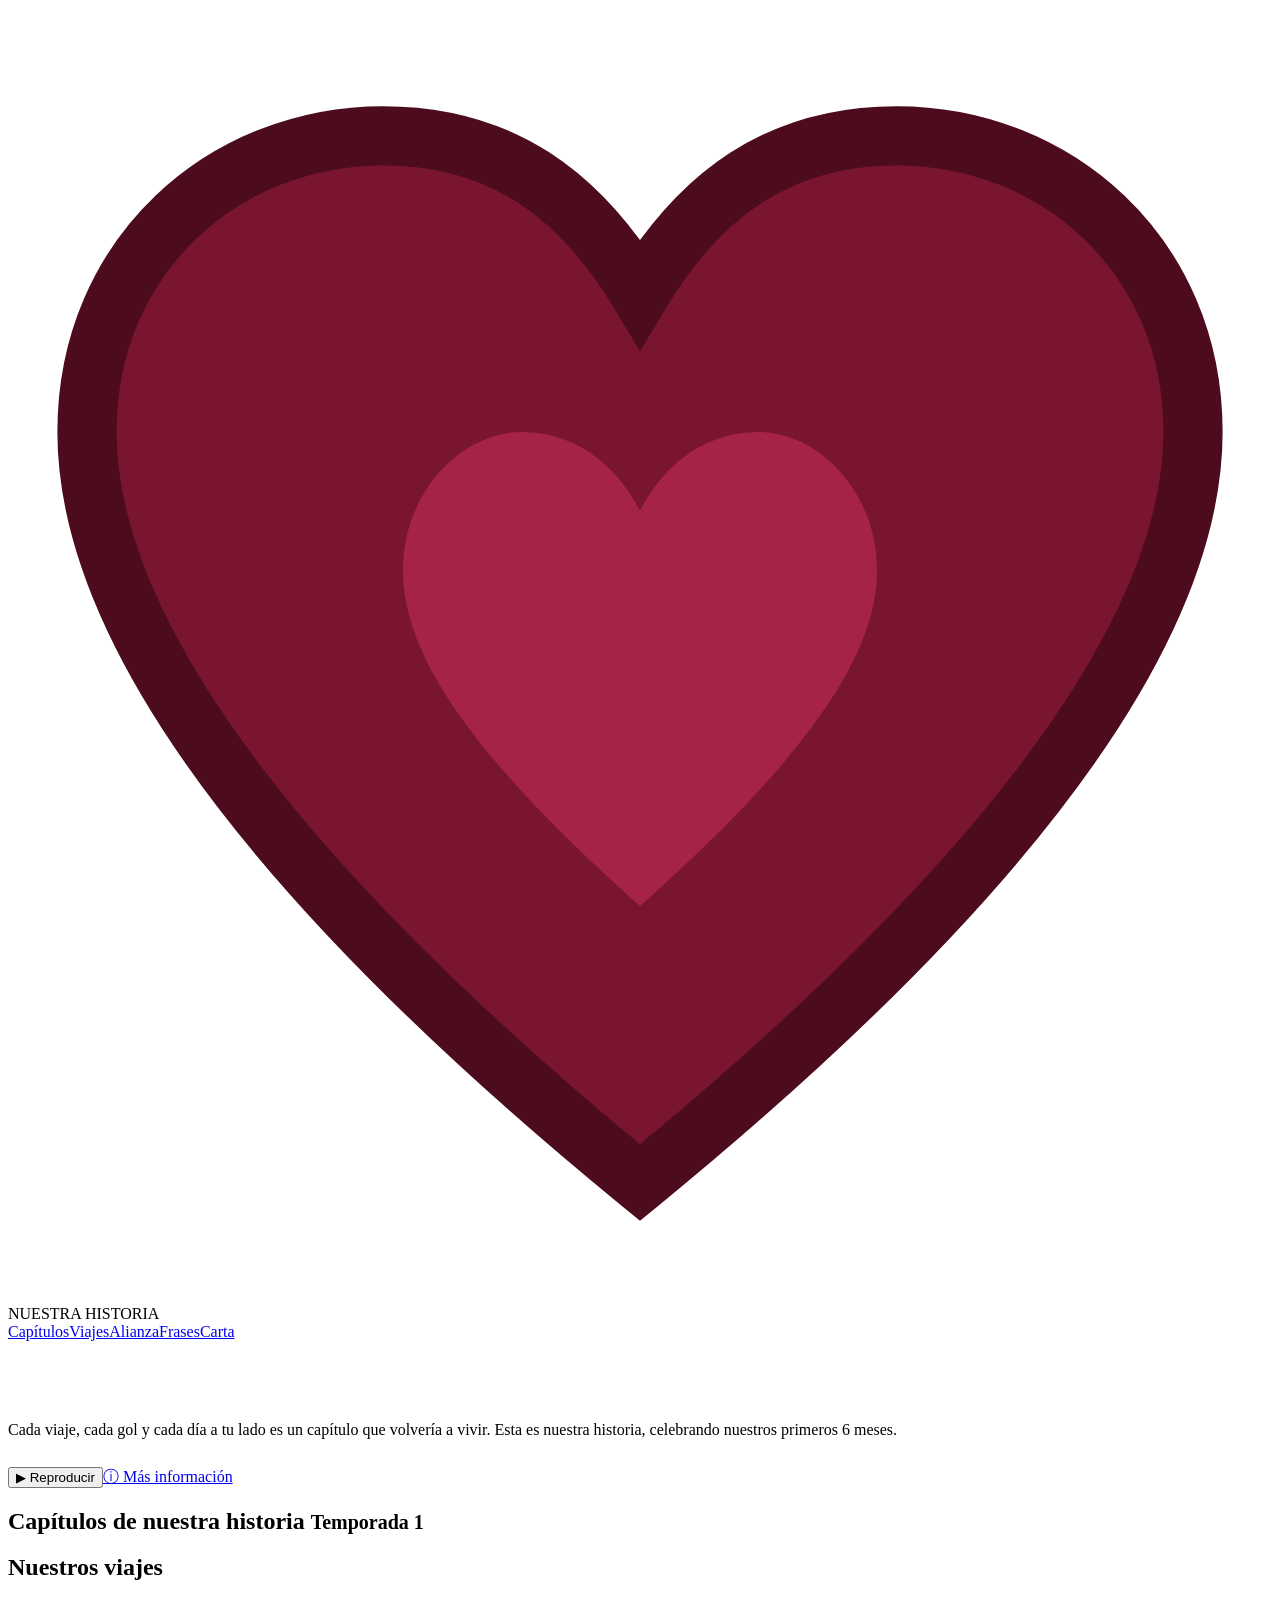
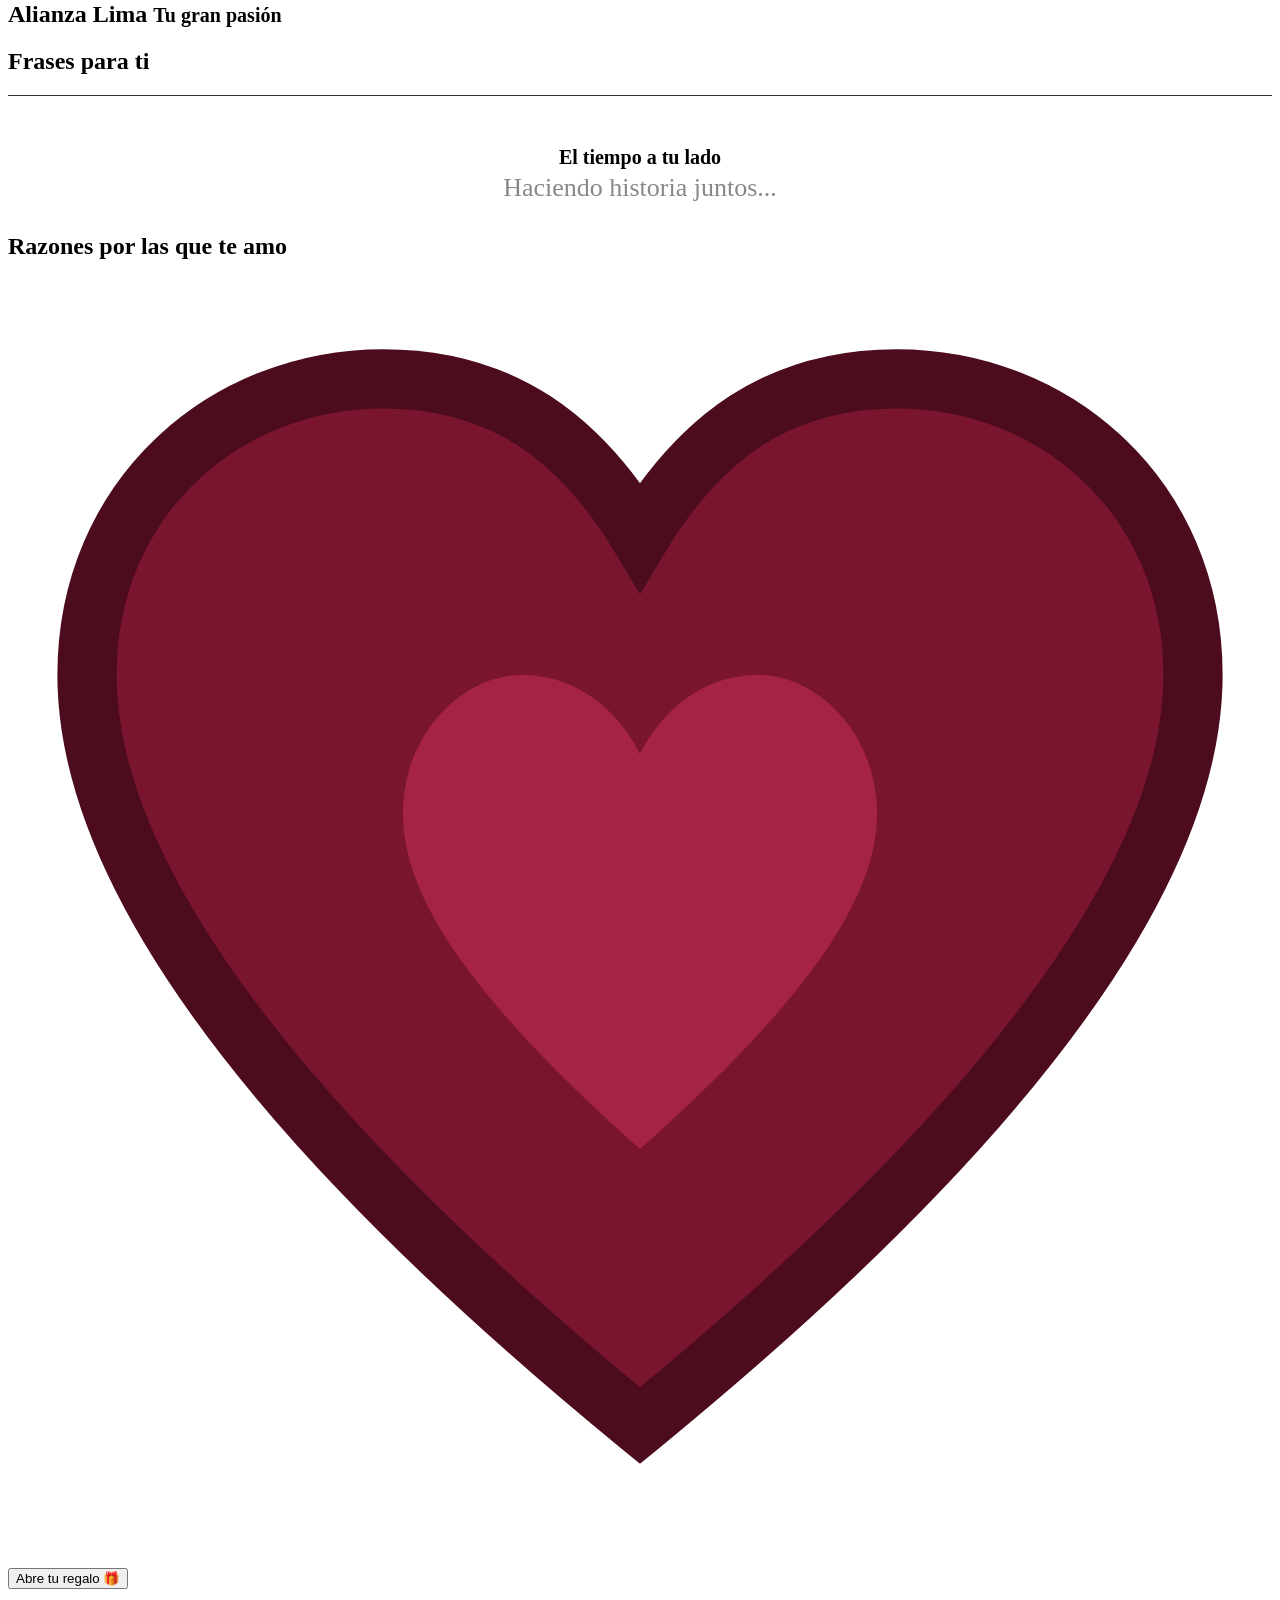
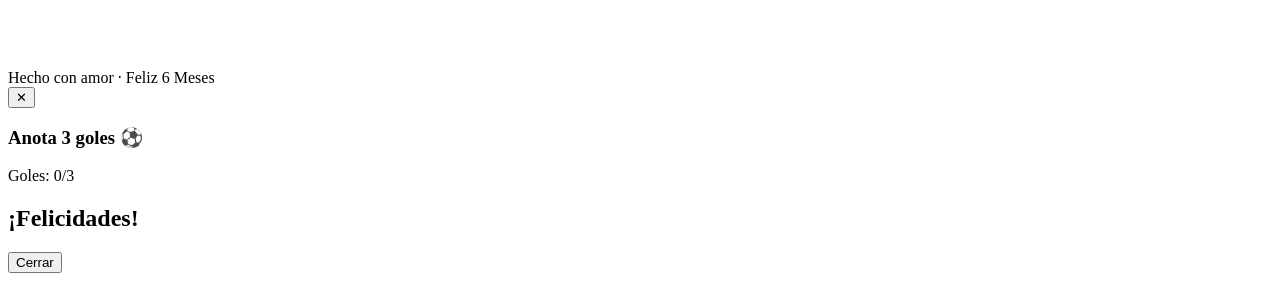
==== admin.html @ a0ac825c "Add files via upload" ====
<!DOCTYPE html>
<html lang="es">
<head>
<meta charset="utf-8">
<meta name="viewport" content="width=device-width, initial-scale=1, viewport-fit=cover">
<meta name="robots" content="noindex,nofollow">
<title>Panel del Director 🎬</title>
<link href="https://fonts.googleapis.com/css2?family=Great+Vibes&family=Cormorant+Garamond:ital,wght@0,400;0,600;1,400&family=Poppins:wght@300;400;500;600;700&display=swap" rel="stylesheet">
<link rel="stylesheet" href="css/style.css">
</head>
<body>
<div id="intro">
  <h3 class="script" id="introTitle"></h3>
  <div class="env" id="env">
    <div class="back"></div>
    <div class="card"><small id="cardSmall"></small><span class="script" id="cardTitle"><span id="cardLine1"></span><br><span id="cardLine2"></span></span></div>
    <div class="pocket"></div>
    <div class="flap"></div>
    <svg class="seal" viewBox="0 0 64 64"><path d="M32 58C10 40 4 28 4 20 4 11 11 5 19 5c6 0 10 3 13 8 3-5 7-8 13-8 8 0 15 6 15 15 0 8-6 20-28 38z" fill="#7a1530" stroke="#4d0c1e" stroke-width="3"/><path d="M32 44c-9-8-12-13-12-17 0-4 3-7 6-7 3 0 5 2 6 4 1-2 3-4 6-4 3 0 6 3 6 7 0 4-3 9-12 17z" fill="#a52347"/></svg>
  </div>
  <div id="lockbox"></div>
</div>

<nav id="nav">
  <div class="logo">NUESTRA HISTORIA</div>
  <div class="links"><a href="#capitulos">Capítulos</a><a href="#viajes">Viajes</a><a href="#alianza">Alianza</a><a href="#frases">Frases</a><a href="#carta">Carta</a></div>
</nav>

<header class="hero" id="hero">
  <div class="tag" id="heroTag"></div>
  <h1 class="script"><span id="heroTitle"></span><br><span id="nom"></span></h1>
  <div class="meta"><b id="heroMeta1"></b><span id="heroMeta2"></span><span id="heroMeta3"></span></div>
  <p id="heroDesc">Cada viaje, cada gol y cada día a tu lado es un capítulo que volvería a vivir. Esta es nuestra historia, celebrando nuestros primeros 6 meses.</p>
  <div style="margin-top:28px"><button class="btn b1" id="playBtn">▶ Reproducir</button><a class="btn b2" href="#carta">ⓘ Más información</a></div>
</header>

<section id="capitulos"><h2>Capítulos de nuestra historia <small>Temporada 1</small></h2><div class="row" id="r1" data-r></div></section>
<section id="viajes"><h2>Nuestros viajes</h2><div class="row" id="r2" data-r></div></section>
<section id="alianza"><h2>Alianza Lima <small>Tu gran pasión</small></h2><div class="row" id="r3" data-r></div></section>
<section id="frases"><h2>Frases para ti</h2><div class="row" id="r4" data-r></div></section>
<section style="background:rgba(255,255,255,0.02);border-top:1px solid #333;margin-top:20px;padding-top:40px">
  <div style="text-align:center; padding:10px 4%">
    <h2 style="margin:0;font-size:20px">El tiempo a tu lado</h2>
    <div class="script" style="font-size:26px; color:#888; margin-top:4px">Haciendo historia juntos...</div>
  </div>
  <div class="count" id="count" data-r></div>
</section>
<section id="razones"><h2>Razones por las que te amo</h2><div class="reasons" id="r5" data-r></div></section>

<!-- SECCIÓN CARTA (Transición fluida sin 3D) -->
<section id="carta" style="padding-bottom: 80px;">
  <div class="paper-wrapper">
    <div class="paper" id="paper-doc">
      <svg class="sl" viewBox="0 0 64 64"><path d="M32 58C10 40 4 28 4 20 4 11 11 5 19 5c6 0 10 3 13 8 3-5 7-8 13-8 8 0 15 6 15 15 0 8-6 20-28 38z" fill="#7a1530" stroke="#4d0c1e" stroke-width="3"/><path d="M32 44c-9-8-12-13-12-17 0-4 3-7 6-7 3 0 5 2 6 4 1-2 3-4 6-4 3 0 6 3 6 7 0 4-3 9-12 17z" fill="#a52347"/></svg>
      <h2 class="script" id="letterTitle"></h2>
      <div id="letter" data-r></div>
      <p class="sg script" id="sign"></p>
      <button class="btn" id="love">Abre tu regalo 🎁</button>
    </div>
  </div>
</section>
<footer>Hecho con amor · Feliz 6 Meses</footer>

<!-- MINIJUEGO RETRO (Con botón de cerrar) -->
<div id="minigame" class="ov-modal">
  <div class="game-box">
    <button class="close-game" id="btn-close-game">✕</button>
    <h3>Anota 3 goles ⚽</h3>
    <div class="score">Goles: <span id="g-score">0</span>/3</div>
    
    <div class="pitch" id="pitch">
       <div class="goal-area"></div>
       <div class="gk" id="gk"></div>
       <div class="ball" id="ball"></div>
    </div>
  </div>
</div>

<!-- MODAL RECOMPENSA (Stand-up Hablando Huevadas) -->
<div id="reward" class="ov-modal">
   <div class="reward-card">
      <h2 class="script">¡Felicidades!</h2>
      <img id="r-img" src="" alt="Regalo" style="display:none">
      <p id="r-msg"></p>
      <button class="btn" id="close-reward">Cerrar</button>
   </div>
</div>

<div id="film"></div>
<audio id="bgm" loop preload="auto"></audio>
<div id="musicCtl" hidden aria-hidden="true">
  <button id="musicToggle" type="button" title="Reproducir música">▶</button>
  <span class="mstat" id="musicStatus">Música</span>
  <input id="musicVol" type="range" min="0" max="100" value="25" aria-label="Volumen">
</div>
<script>window.ADMIN_MODE=true</script>
<script src="js/app.js"></script>
<script src="js/admin.js"></script>
</body>
</html>
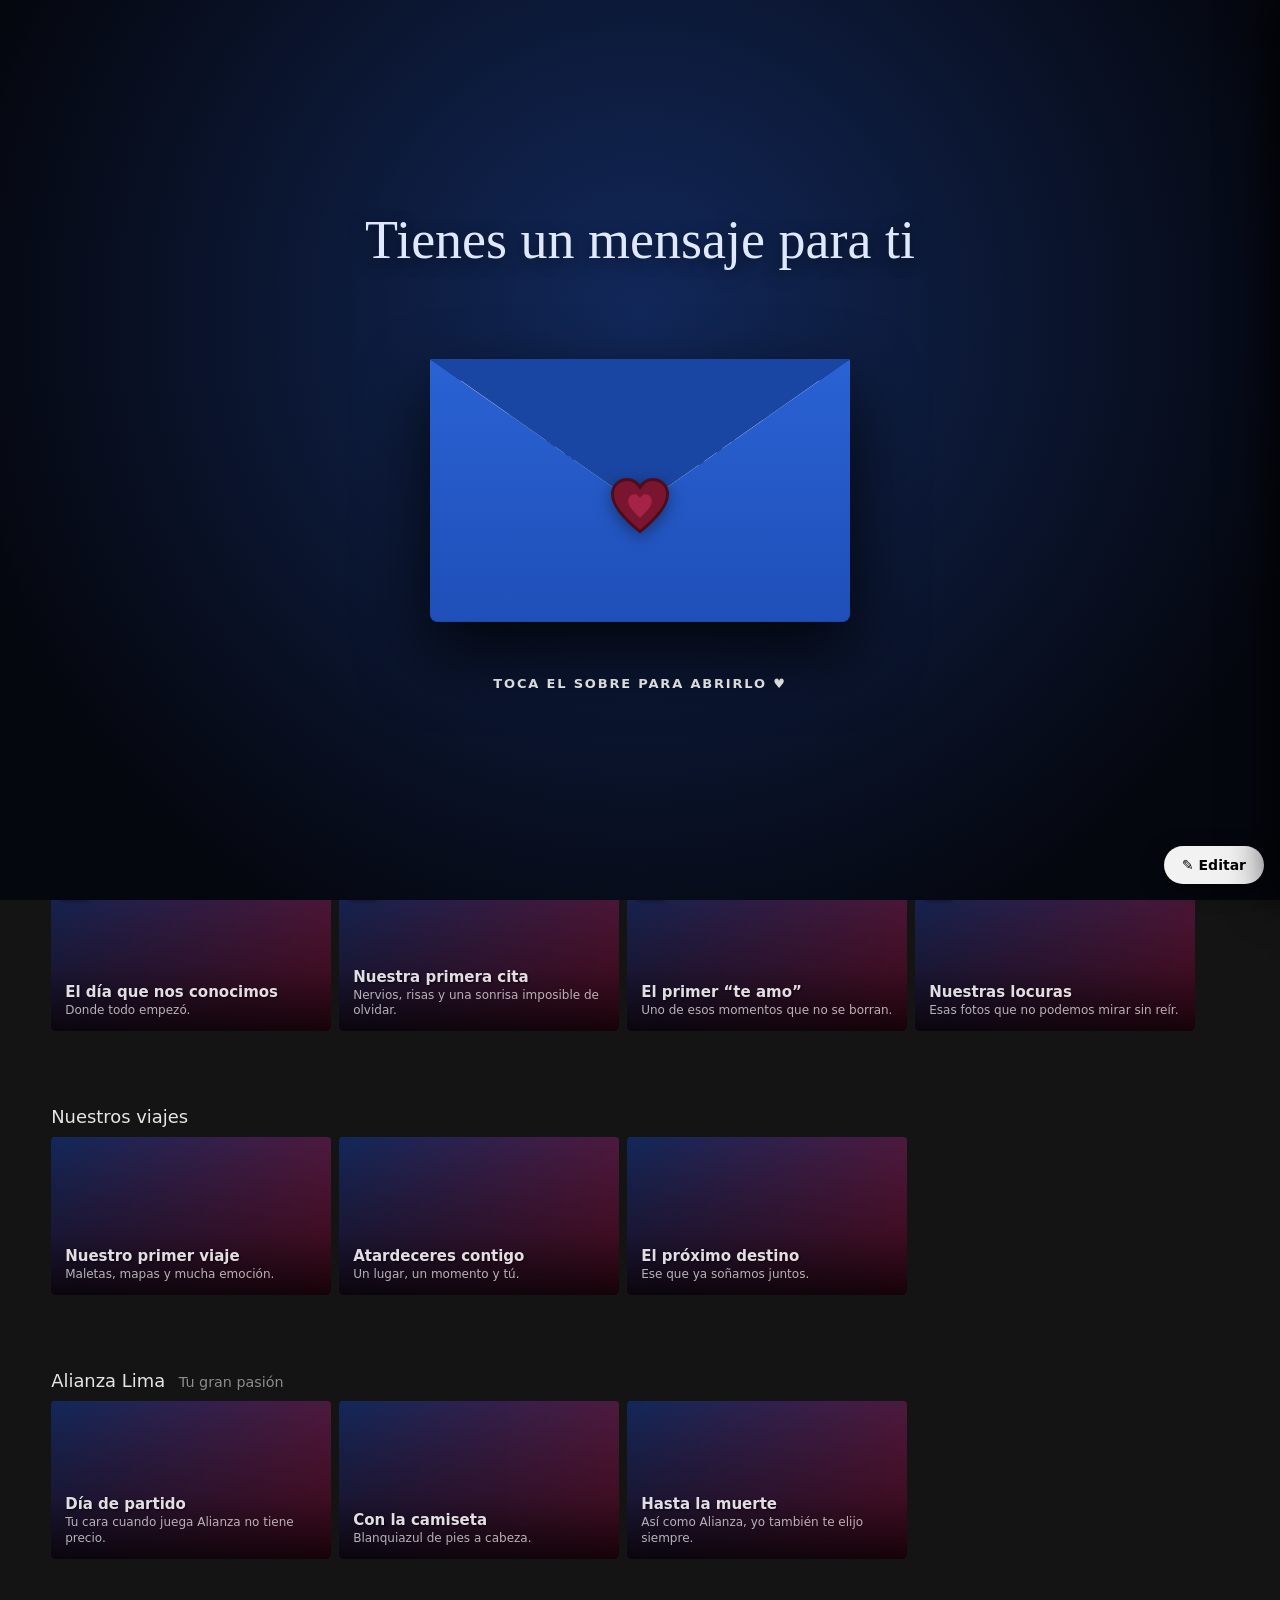
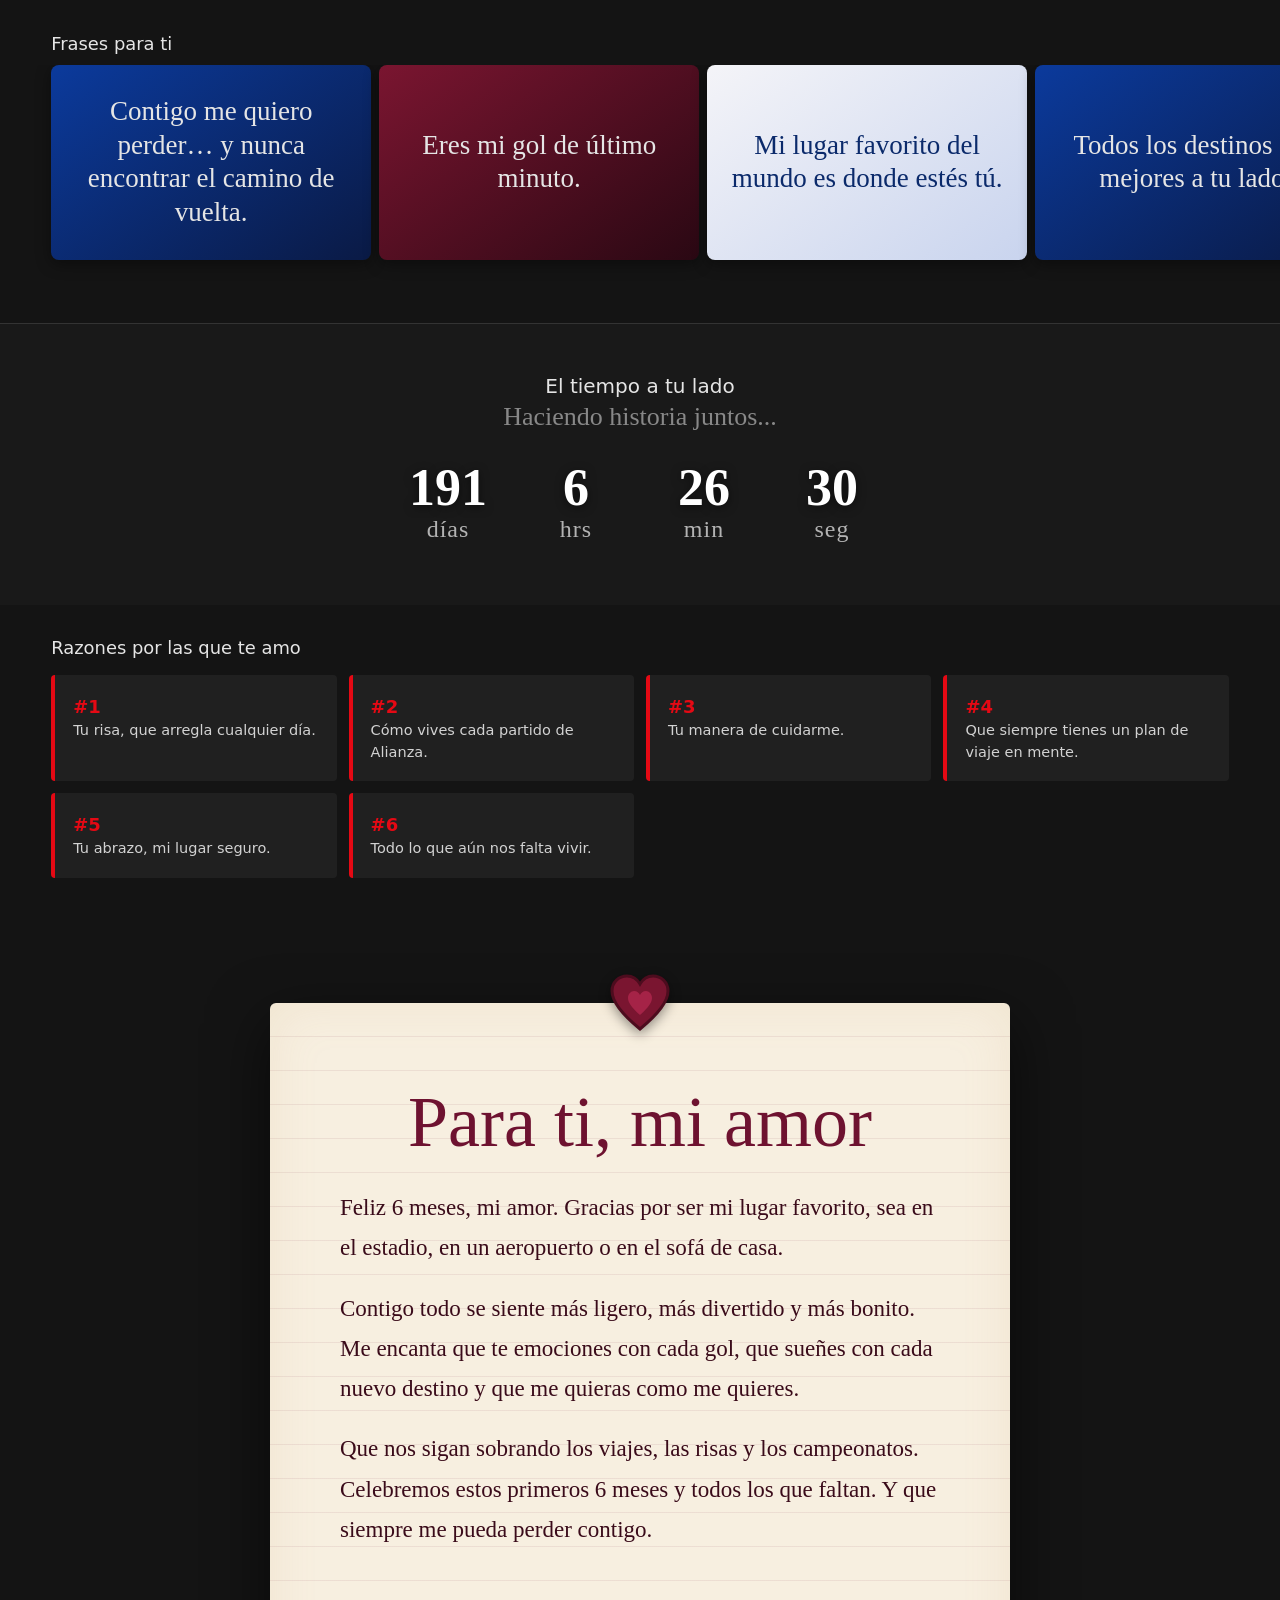
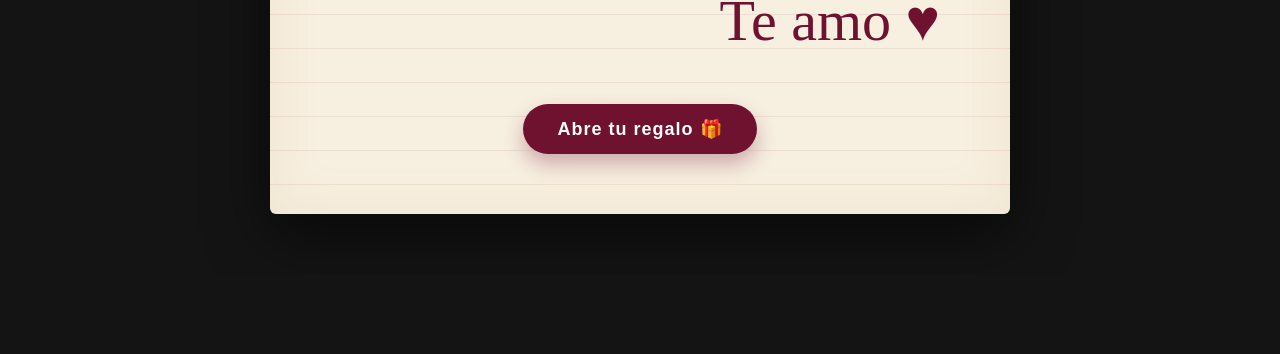
==== commit ef87053c: "Update admin.html" ====
--- a/admin.html
+++ b/admin.html
@@ -59,7 +59,6 @@
     </div>
   </div>
 </section>
-<footer>Hecho con amor · Feliz 6 Meses</footer>
 
 <!-- MINIJUEGO RETRO (Con botón de cerrar) -->
 <div id="minigame" class="ov-modal">
--- a/css/style.css
+++ b/css/style.css
@@ -0,0 +1,264 @@
+:root{--bg:#141414;--red:#e50914;--wine:#6e1230;--mut:#a8adbd;color-scheme:dark}
+*{box-sizing:border-box;margin:0}
+html{scroll-behavior:smooth;scroll-padding-top:70px}
+body{background:var(--bg);color:#e5e5e5;font-family:Poppins,system-ui,sans-serif;overflow-x:hidden}
+.script{font-family:'Great Vibes',cursive,serif;font-weight:400}
+button{font-family:inherit}
+
+/* ---------- SOBRE Y TRANSICIONES ---------- */
+#intro{position:fixed;inset:0;z-index:100;background:radial-gradient(circle at 50% 35%,#12285a,#05070f 80%);display:flex;align-items:center;justify-content:center;flex-direction:column;gap:clamp(18px,4vh,34px);padding:20px;transition:opacity 1s ease 0.4s,visibility 1s 0.4s}
+#intro.gone{opacity:0;visibility:hidden}
+#intro h3{font-size:clamp(34px,8vw,54px);text-align:center;color:#dfe8ff;text-shadow: 0 4px 15px rgba(0,0,0,0.5)}
+.env{position:relative;width:min(420px,86vw);aspect-ratio:1.6;font-size:clamp(19px,5.6vw,26px);cursor:pointer;margin-top:6vh}
+.env>*{position:absolute}
+.env .back{inset:0;background:#123585;border-radius:8px;box-shadow:0 30px 70px #000c}
+.env .card{left:7%;right:7%;top:8%;height:84%;background:#f7efe0;border-radius:4px;z-index:1;display:flex;flex-direction:column;align-items:center;justify-content:flex-start;padding-top:9%;text-align:center;color:var(--wine);transition:transform 0.9s cubic-bezier(0.25, 1, 0.5, 1) 0.5s;box-shadow:0 2px 15px #0006}
+.card small{font:600 .38em Poppins;letter-spacing:.35em;color:#5a1024}
+.card > span{font-size:2.2em;line-height:1.05;margin-top:.1em}.card > span span{font-size:1em;line-height:inherit;margin:0;display:inline;max-width:100%;overflow-wrap:anywhere}
+.env .pocket{inset:0;background:linear-gradient(#2a62d4,#1f4fb8);clip-path:polygon(0 0,50% 56%,100% 0,100% 100%,0 100%);z-index:2;border-radius:0 0 8px 8px}
+.env .flap{left:0;right:0;top:0;height:56%;background:#1a46a3;clip-path:polygon(-.4% -1%,100.4% -1%,50% 100%);transform-origin:50% 0;transition:transform 0.6s cubic-bezier(0.25, 1, 0.5, 1);z-index:3}
+.env .seal{left:50%;top:56%;width:15%;aspect-ratio:1;transform:translate(-50%,-50%);z-index:4;transition:opacity .4s ease;animation:beat 2s infinite;filter:drop-shadow(0 4px 8px rgba(0,0,0,0.4))}
+@keyframes beat{0%,100%{transform:translate(-50%,-50%) scale(1)}50%{transform:translate(-50%,-50%) scale(1.08)}}
+.env.open .flap{transform:rotateX(180deg);z-index:0}
+.env.open .seal{opacity:0;animation:none}
+.env [hidden],#intro [hidden]{display:none!important}.env.open .card{transform:translateY(-65%)}
+.env.shake{animation:sh .5s cubic-bezier(.36,.07,.19,.97) both}
+@keyframes sh{10%,90%{transform:translateX(-2px)}20%,80%{transform:translateX(4px)}30%,50%,70%{transform:translateX(-6px)}40%,60%{transform:translateX(6px)}}
+
+#lockbox{text-align:center;color:var(--mut);font-size:13px;letter-spacing:.14em;margin-top:20px}
+#lockbox .cd{display:flex;gap:12px;justify-content:center;margin-top:14px}
+#lockbox .cd div{background:rgba(255,255,255,0.08);border:1px solid rgba(255,255,255,0.15);backdrop-filter:blur(5px);border-radius:8px;padding:10px 0;min-width:68px;box-shadow:0 4px 15px rgba(0,0,0,0.3)}
+#lockbox .cd b{display:block;font:600 clamp(24px,6vw,32px) Poppins;color:#fff;letter-spacing:0;line-height:1.2}
+#lockbox .cd span{font-size:10px;letter-spacing:.12em;opacity:0.8}
+.pulse{animation:pl 2s infinite}@keyframes pl{50%{opacity:.5}}
+
+/* ---------- NAV / HERO ---------- */
+nav{position:fixed;top:0;left:0;right:0;z-index:50;display:flex;align-items:center;gap:30px;padding:18px 4%;padding-top:calc(18px + env(safe-area-inset-top,0px));background:linear-gradient(to bottom, rgba(0,0,0,0.8) 0%, transparent 100%);transition:background .4s}
+nav.sc{background:#141414f2;backdrop-filter:blur(10px)}
+.logo{color:var(--red);font-weight:700;letter-spacing:.12em;font-size:22px;white-space:nowrap;font-family:Arial, Helvetica, sans-serif;transform:scaleY(1.1)}
+nav .links{display:flex;gap:20px;overflow-x:auto;scrollbar-width:none}
+nav a{color:#e5e5e5;text-decoration:none;font-size:14px;opacity:.9;white-space:nowrap;transition:opacity .2s, font-weight .2s}
+nav a:hover{opacity:1;font-weight:500}
+.hero{min-height:90vh;min-height:90svh;display:flex;flex-direction:column;justify-content:center;padding:110px 4% 90px;background-size:cover;background-position:center top;position:relative}
+.hero::before {content:'';position:absolute;inset:0;background:linear-gradient(90deg, #141414 10%, transparent 60%), linear-gradient(to top, #141414 0%, transparent 30%);z-index:1}
+.hero > * {position:relative;z-index:2}
+.hero .tag{color:var(--red);font-weight:700;letter-spacing:.25em;font-size:13px;display:flex;align-items:center;gap:8px;text-shadow:1px 1px 4px #000}
+.hero .tag::before{content:'N';display:inline-block;background:var(--red);color:#fff;padding:1px 6px;font-family:Arial, sans-serif;font-size:14px;border-radius:2px;letter-spacing:0}
+.hero h1{font-size:clamp(50px,11vw,110px);line-height:0.95;margin:12px 0 20px;text-shadow:2px 2px 10px rgba(0,0,0,0.7);font-family:'Great Vibes',cursive}
+.hero p{max-width:540px;color:#fff;font-size:clamp(15px, 3.5vw, 18px);font-weight:400;line-height:1.6;text-shadow:1px 1px 4px rgba(0,0,0,0.8)}
+.meta{margin:10px 0 20px;color:#a3a3a3;font-size:14px;display:flex;gap:14px;flex-wrap:wrap;font-weight:500;text-shadow:1px 1px 3px #000}.meta b{color:#46d369}
+.btn{display:inline-flex;align-items:center;justify-content:center;gap:8px;padding:10px 28px;border-radius:4px;border:0;font:600 16px Poppins,sans-serif;cursor:pointer;text-decoration:none;margin:0 12px 12px 0;transition:transform .2s, background .2s, opacity .2s}
+.btn:hover{transform:scale(1.04)}
+.b1{background:#fff;color:#000}.b1:hover{background:#e6e6e6}
+.b2{background:rgba(109, 109, 110, 0.7);color:#fff}.b2:hover{background:rgba(109, 109, 110, 0.9)}
+
+/* ---------- FILAS ---------- */
+section{padding:2.5vw 0 1vw;position:relative;z-index:5}
+h2{font-size:clamp(16px, 1.4vw, 24px);font-weight:500;color:#e5e5e5;padding:0 4%;margin-bottom:10px;line-height:1.2}
+h2 small{color:#8c8c8c;font-weight:400;font-size:0.8em;margin-left:8px}
+.row{display:flex;gap:8px;overflow-x:auto;padding:0 4% 30px;scroll-snap-type:x proximity;scrollbar-width:none}
+.row::-webkit-scrollbar{display:none}
+.c{flex:none;width:min(280px,75vw);aspect-ratio:16/9;scroll-snap-align:start;border-radius:4px;background:#222;position:relative;overflow:hidden;transition:transform 0.4s cubic-bezier(0.25, 1, 0.5, 1), box-shadow 0.4s;cursor:pointer}
+.c:hover{transform:scale(1.06) translateY(-2px);box-shadow:0 10px 20px rgba(0,0,0,0.6);z-index:10}
+.ph{position:absolute;inset:0;background:center/cover,linear-gradient(135deg,#12285a,#6e1230);transition:transform 0.4s}
+.c:hover .ph{transform:scale(1.05)}
+.cap{position:absolute;inset:0;background:linear-gradient(to top, rgba(0,0,0,0.95) 0%, rgba(0,0,0,0.4) 40%, transparent 100%);display:flex;flex-direction:column;justify-content:flex-end;padding:12px 14px;opacity:0.85;transition:opacity 0.3s}
+.c:hover .cap{opacity:1}
+.cap b{display:block;font-size:15px;color:#fff;margin-bottom:2px;font-weight:600;text-shadow:1px 1px 3px #000}
+.cap span{font-size:12px;color:#ccc;line-height:1.3;display:-webkit-box;-webkit-line-clamp:2;-webkit-box-orient:vertical;overflow:hidden}
+.ep{position:absolute;top:10px;left:10px;background:var(--red);color:#fff;font-size:10px;font-weight:700;letter-spacing:.1em;padding:2px 6px;border-radius:2px;box-shadow:0 2px 5px rgba(0,0,0,0.5)}
+
+.q{flex:none;width:min(320px,80vw);padding:30px 24px;border-radius:8px;background:linear-gradient(145deg,#0b3a9c,#0a1a45);font-size:clamp(22px,5.5vw,27px);line-height:1.25;display:flex;align-items:center;text-align:center;justify-content:center;min-height:180px;box-shadow:0 4px 15px rgba(0,0,0,0.4);transition:transform 0.3s}
+.q:hover{transform:scale(1.04)}
+.q.w{background:linear-gradient(145deg,#7a1530,#2a0813)}.q.l{background:linear-gradient(145deg,#f4f4f8,#c9d4ee);color:#0b2a6b}
+
+.reasons{display:grid;grid-template-columns:repeat(auto-fill,minmax(240px,1fr));gap:12px;padding:6px 4% 30px}
+.reasons div{background:rgba(255,255,255,0.05);border-left:4px solid var(--red);padding:18px;border-radius:4px;font-size:14.5px;line-height:1.5;transition:background .2s, transform .2s;color:#d2d2d2}
+.reasons div:hover{background:rgba(255,255,255,0.1);transform:translateX(4px)}
+
+.count{display:flex;gap:18px;justify-content:center;flex-wrap:wrap;padding:10px 4% 40px}
+.count div{padding:10px 16px;text-align:center;min-width:110px}
+.count b{display:block;font:600 clamp(36px,9vw,52px) 'Cormorant Garamond',serif;color:#fff;line-height:1;margin-bottom:2px;text-shadow:0 2px 10px rgba(0,0,0,0.5)}
+.count span{font:400 24px 'Great Vibes',cursive;color:#b3b3b3;text-transform:lowercase;letter-spacing:1px}
+
+/* ---------- CARTA ANIMADA (Transiciones Fluidas) ---------- */
+.paper-wrapper { padding-bottom: 60px; overflow: hidden; }
+.paper{position:relative;max-width:740px;margin:50px auto 0;width:calc(100% - 8vw);background:#f7efe0;background-image:repeating-linear-gradient(transparent 0 33px,#6e123014 33px 34px);color:#3a0b1a;border-radius:6px;padding:clamp(50px,10vw,80px) clamp(26px,7vw,70px) clamp(40px,7vw,60px);text-align:center;box-shadow:0 20px 60px rgba(0,0,0,0.6),inset 0 0 50px #c9a26a22;
+  /* Animación de entrada fluida, sin 3D forzado */
+  opacity: 0; transform: translateY(80px); transition: opacity 1s ease-out, transform 1s cubic-bezier(0.2, 0.8, 0.2, 1);
+}
+.paper.visible { opacity: 1; transform: translateY(0); }
+.paper.floating { animation: float 6s ease-in-out infinite; }
+@keyframes float{0%,100%{transform:translateY(0)}50%{transform:translateY(-6px)}}
+
+.paper .sl{position:absolute;left:50%;top:0;width:64px;transform:translate(-50%,-50%);filter:drop-shadow(0 4px 6px rgba(0,0,0,0.4))}
+.paper h2{padding:0;font-size:clamp(46px,10vw,72px);color:var(--wine);margin-bottom:26px;line-height:1.1}
+.paper p{font:400 clamp(19px,4.8vw,23px)/1.75 'Cormorant Garamond',Georgia,serif;margin-bottom:20px;text-align:left;text-wrap:pretty}
+
+/* Párrafos en cascada suaves */
+.paper p.hid { opacity: 0; transform: translateY(20px); transition: all 0.7s cubic-bezier(0.2, 0.8, 0.2, 1); }
+.paper p.show { opacity: 1; transform: translateY(0); }
+
+.paper .sg{font-size:clamp(42px,9vw,58px);color:var(--wine);text-align:right;margin:20px 0 0}
+.paper .btn{background:var(--wine);color:#fff;margin:32px 0 0;font-weight:600;padding:14px 34px;border-radius:30px;font-size:18px;letter-spacing:1px;box-shadow:0 10px 20px rgba(110,18,48,0.3);transition: transform 0.2s, box-shadow 0.2s}
+.paper .btn:hover{background:#5a0e26;transform:scale(1.05);box-shadow:0 15px 25px rgba(110,18,48,0.5)}
+
+/* ---------- MINIJUEGO RETRO 2D ---------- */
+.ov-modal{position:fixed;inset:0;background:rgba(0,0,0,0.95);z-index:300;display:none;flex-direction:column;align-items:center;justify-content:center;backdrop-filter:blur(10px)}
+.ov-modal.on{display:flex; animation: fadeIn 0.3s ease;}
+@keyframes fadeIn { from { opacity: 0; } to { opacity: 1; } }
+
+.game-box{background:#1a1a1a;padding:24px;border-radius:12px;text-align:center;border:1px solid #333;width:min(440px, 92vw);box-shadow:0 15px 50px rgba(0,0,0,0.9);position:relative}
+.close-game{position:absolute;top:12px;right:12px;background:rgba(255,255,255,0.1);color:#fff;border:none;border-radius:50%;width:32px;height:32px;font-size:16px;cursor:pointer;display:flex;align-items:center;justify-content:center;transition:background 0.2s}
+.close-game:hover{background:var(--red)}
+
+.game-box h3{font-size:20px;margin-bottom:6px;color:#fff;font-weight:600}
+.score{font-size:20px;font-weight:700;margin-bottom:16px;color:var(--red)}
+
+/* Cancha 2D Estilo Retro */
+.pitch{background:#4caf50;width:100%;height:320px;position:relative;border:3px solid #fff;border-bottom:none;overflow:hidden;cursor:crosshair;box-shadow:inset 0 0 40px rgba(0,0,0,0.4)}
+/* Líneas de la cancha */
+.pitch::after {content:'';position:absolute;bottom:25%;left:0;right:0;height:2px;background:rgba(255,255,255,0.5)}
+
+/* Arco y Red 2D Frontal */
+.goal-area{position:absolute;top:20px;left:15%;width:70%;height:100px;border:5px solid #fff;border-bottom:none;background-image:linear-gradient(to right, rgba(255,255,255,0.4) 1px, transparent 1px), linear-gradient(to bottom, rgba(255,255,255,0.4) 1px, transparent 1px);background-size:12px 12px;box-shadow:inset 0 20px 40px rgba(0,0,0,0.3)}
+
+/* Arquero (Más difícil, frente plano) */
+.gk{position:absolute;top:70px; left:42%; width:16%; height:50px; background:#ffeb3b; border-radius:8px 8px 0 0; border:2px solid #000; display:flex; justify-content:center; align-items:center; transition:left 0.2s ease-in-out; z-index:2; box-shadow:0 5px 10px rgba(0,0,0,0.4)}
+.gk::before {content:'';position:absolute;top:-15px;width:24px;height:24px;background:#f5d0b5;border-radius:50%;border:2px solid #000} /* Cabeza */
+.gk::after {content:'';position:absolute;top:10px;left:-10px;right:-10px;height:12px;background:#000;border-radius:4px;z-index:-1} /* Brazos extendidos */
+
+/* Pelota */
+.ball{position:absolute;bottom:10%;left:46%;width:8%;aspect-ratio:1;background:radial-gradient(circle at 30% 30%, #fff, #ddd 60%, #999);border-radius:50%;transition:left 0.4s linear, bottom 0.4s cubic-bezier(0.1, 0.7, 0.4, 1);z-index:3;pointer-events:none;box-shadow: 0 5px 10px rgba(0,0,0,0.6)}
+
+/* ---------- MODAL RECOMPENSA ---------- */
+.reward-card{background:#f7efe0;color:#3a0b1a;padding:35px 25px;border-radius:10px;max-width:420px;width:92%;text-align:center;box-shadow:0 15px 50px rgba(0,0,0,0.8);position:relative;animation:popIn 0.6s cubic-bezier(0.175, 0.885, 0.32, 1.275)}
+@keyframes popIn { from { transform: scale(0.5); opacity: 0; } to { transform: scale(1); opacity: 1; } }
+.reward-card h2{font-size:46px;color:var(--wine);margin-bottom:15px;line-height:1}
+.reward-card img{width:100%;border-radius:8px;margin:15px 0;box-shadow:0 5px 15px rgba(0,0,0,0.2);object-fit:cover;max-height:300px}
+.reward-card p{font-size:16.5px;line-height:1.6;margin-bottom:25px;font-family:Poppins,sans-serif;font-weight:500}
+.reward-card .btn{background:var(--wine);border-radius:30px;padding:12px 34px}
+
+/* ---------- PELÍCULA ---------- */
+#film{position:fixed;inset:0;z-index:150;background:#000;display:none;overflow:hidden}
+#film.on{display:block}
+#film .l{position:absolute;inset:-4%;background:center/cover;opacity:0;transition:opacity 1.4s}
+#film .l.s{opacity:1}
+@keyframes kb{from{transform:scale(1.02)}to{transform:scale(1.15) translate(-1.5%,-1%)}}
+#film .bar{position:absolute;left:0;right:0;height:11vh;background:#000;z-index:3}
+#film .t{top:0}#film .bt{bottom:0}
+#film .fc{position:absolute;inset:0;z-index:2;display:flex;flex-direction:column;align-items:center;justify-content:flex-end;text-align:center;padding:0 8% 15vh;background:linear-gradient(transparent 50%,rgba(0,0,0,0.8));text-shadow:0 2px 14px #000}
+#film .fc.mid{justify-content:center;padding-bottom:0;background:rgba(0,0,0,0.5)}
+#film .fc h4{font-size:clamp(34px,8vw,76px);animation:fi 1.4s both}
+#film .fc p{font-size:clamp(14px,3vw,19px);color:#e6e6ee;margin-top:8px;animation:fi 1.4s .4s both;font-weight:300}
+@keyframes fi{from{opacity:0;transform:translateY(20px)}}
+#film .x{position:absolute;right:20px;top:calc(20px + env(safe-area-inset-top,0px));z-index:5;background:rgba(0,0,0,0.6);color:#fff;border:1px solid rgba(255,255,255,0.3);border-radius:50%;width:44px;height:44px;font-size:18px;cursor:pointer;transition:background 0.2s}
+#film .x:hover{background:rgba(0,0,0,0.9)}
+#film .pg{position:absolute;left:0;right:0;bottom:0;height:4px;z-index:5;background:rgba(255,255,255,0.2)}#film .pg i{display:block;height:100%;width:0;background:var(--red);transition:width .6s linear}
+#film video{position:absolute;inset:0;width:100%;height:100%;object-fit:contain;z-index:1;background:#000}
+
+/* ---------- PANEL MAESTRO ---------- */
+#gear{position:fixed;right:16px;bottom:calc(16px + env(safe-area-inset-bottom,0px));z-index:200;background:rgba(255,255,255,0.95);backdrop-filter:blur(10px);color:#000;border:0;border-radius:30px;padding:12px 20px;font-weight:600;font-size:14px;cursor:pointer;box-shadow:0 6px 20px rgba(0,0,0,0.5);transition:transform .2s}
+#gear:hover{transform:scale(1.05)}
+#panel{position:fixed;top:0;right:0;bottom:0;width:min(480px,100vw);z-index:210;background:rgba(18,18,24,0.97);backdrop-filter:blur(15px);border-left:1px solid rgba(255,255,255,0.08);overflow-y:auto;padding:24px 22px 90px;transform:translateX(100%);transition:transform .4s cubic-bezier(0.2,0.8,0.2,1);font-size:13px;box-shadow:-10px 0 40px rgba(0,0,0,0.8)}
+#panel.on{transform:none}
+#panel h3{font-size:22px;margin-bottom:6px;color:#fff;font-weight:600}
+#panel h4{margin:30px 0 14px;color:#f7efe0;font-size:13.5px;letter-spacing:.05em;text-transform:uppercase;background:rgba(255,255,255,0.05);padding:12px 14px;border-radius:6px;font-weight:600;border-left:3px solid var(--red)}
+#panel .note{color:#a8adbd;font-size:12.5px;line-height:1.5;margin-bottom:14px;background:rgba(0,0,0,0.3);padding:10px 14px;border-radius:6px}
+#panel label{display:block;color:#e5e5e5;margin:16px 0 8px;font-size:13px;font-weight:500}
+#panel input[type=text],#panel input[type=number],#panel input[type=datetime-local],#panel textarea{width:100%;background:rgba(255,255,255,0.06);border:1px solid rgba(255,255,255,0.15);border-radius:6px;color:#fff;padding:12px 14px;font:14px Poppins,sans-serif;transition:border-color .2s, background .2s}
+#panel input:focus,#panel textarea:focus{border-color:var(--red);background:rgba(255,255,255,0.1);outline:none}
+#panel input[type=datetime-local]::-webkit-calendar-picker-indicator{filter:invert(1)}
+#panel textarea{min-height:100px;resize:vertical}
+#panel .rw{display:flex;gap:10px;align-items:center}
+#panel button{background:rgba(255,255,255,0.1);color:#fff;border:1px solid rgba(255,255,255,0.2);border-radius:6px;padding:11px 16px;cursor:pointer;font-size:13px;font-weight:500;transition:all .2s;white-space:nowrap}
+#panel button:hover{background:rgba(255,255,255,0.15)}
+#panel button:active{transform:scale(0.97)}
+#panel button.p{background:var(--red);border-color:var(--red);color:#fff;font-weight:600}
+#panel button.p:hover{background:#c40811}
+#panel .it{display:flex;gap:10px;align-items:center;margin:12px 0;background:rgba(0,0,0,0.3);padding:12px;border-radius:8px;border:1px solid rgba(255,255,255,0.05)}
+#panel .th{flex:none;width:80px;height:45px;border-radius:4px;background:#333 center/cover;display:flex;align-items:center;justify-content:center;cursor:pointer;font-size:24px;transition:opacity .2s;box-shadow:inset 0 0 10px rgba(0,0,0,0.5)}
+#panel .th:hover{opacity:0.7}
+#panel .fl{flex:1;display:flex;flex-direction:column;gap:8px;min-width:0}
+#panel .x2{position:sticky;top:0;float:right;z-index:2;background:rgba(0,0,0,0.5);backdrop-filter:blur(4px);padding:8px 12px;border-radius:20px;border:1px solid rgba(255,255,255,0.1)}
+/* ---------- CONTROL DE MÚSICA ---------- */
+#musicCtl{position:fixed;left:16px;bottom:calc(16px + env(safe-area-inset-bottom,0px));z-index:190;display:flex;align-items:center;gap:9px;background:rgba(18,18,24,.92);backdrop-filter:blur(12px);border:1px solid rgba(255,255,255,.12);border-radius:999px;padding:8px 12px;color:#fff;box-shadow:0 8px 25px rgba(0,0,0,.45)}
+#musicCtl button{border:0;background:none;color:#fff;cursor:pointer;font-size:18px;line-height:1;padding:2px 4px}
+#musicCtl input{width:95px;accent-color:var(--red);cursor:pointer}
+#musicCtl .mstat{font-size:11px;color:#c9c9c9;white-space:nowrap}
+#panel input[type=range]{width:100%;accent-color:var(--red)}
+@media(prefers-reduced-motion:reduce){*{animation:none!important;transition:none!important}}
+
+/* ================= MEJORAS v2 ================= */
+/* Ícono de música oculto (la música suena sola) */
+#musicCtl{display:none!important}
+.heart{position:fixed;z-index:400;font-size:clamp(22px,6vw,34px);pointer-events:none;animation:heartUp 2.6s ease-out forwards}
+@keyframes heartUp{from{opacity:1;transform:translateY(0) scale(.7)}to{opacity:0;transform:translateY(-75vh) scale(1.3) rotate(12deg)}}
+img,video{max-width:100%}
+#intro{overflow-y:auto}
+.game-box{max-height:96vh;max-height:96dvh;overflow:auto}
+.reward-card{max-height:92vh;max-height:92dvh;overflow:auto}
+body.editing .reasons div,body.editing .q{cursor:pointer}
+body.editing .reasons div:hover{outline:1px dashed rgba(255,255,255,.35)}
+a:focus-visible,button:focus-visible,input:focus-visible,textarea:focus-visible,summary:focus-visible{outline:2px solid #fff;outline-offset:2px}
+
+@media (hover:none){
+  .c:hover,.q:hover,.btn:hover,.reasons div:hover,#gear:hover{transform:none}
+  .c:hover{box-shadow:none}
+  .c:hover .ph{transform:none}
+}
+@media (max-width:640px){
+  nav{gap:14px;padding:12px 4%;padding-top:calc(12px + env(safe-area-inset-top,0px))}
+  .logo{font-size:15px;letter-spacing:.08em}
+  nav a{font-size:13px}
+  nav .links{gap:16px;-webkit-mask-image:linear-gradient(90deg,#000 88%,transparent);mask-image:linear-gradient(90deg,#000 88%,transparent);padding-right:18px}
+  .hero{padding:96px 5% 56px;min-height:82vh;min-height:82svh}
+  .hero::before{background:linear-gradient(0deg,#141414 6%,rgba(20,20,20,.55) 55%,rgba(20,20,20,.35))}
+  .btn{padding:11px 22px;font-size:15px;margin:0 10px 10px 0}
+  .reasons{grid-template-columns:1fr;padding-bottom:20px}
+  .count{gap:4px}.count div{min-width:68px;padding:8px}
+  .paper{width:calc(100% - 6vw)}
+  h2{font-size:17px}
+  .row{padding-bottom:22px}
+}
+@media (max-height:520px) and (orientation:landscape){
+  #intro{justify-content:flex-start;padding:14px}
+  .env{margin-top:2vh;width:min(300px,56vw)}
+  .hero{min-height:100vh;padding-top:80px}
+}
+@media (max-height:600px){.pitch{height:240px}}
+
+/* ---------- Panel maestro v2 ---------- */
+#gear{padding:11px 18px;right:max(16px,env(safe-area-inset-right,0px))}
+#panel{padding:0 0 calc(90px + env(safe-area-inset-bottom,0px));height:100vh;height:100dvh;overscroll-behavior:contain;-webkit-overflow-scrolling:touch}
+#panel .ph2{position:sticky;top:0;z-index:5;display:flex;align-items:center;justify-content:space-between;gap:10px;padding:calc(14px + env(safe-area-inset-top,0px)) 18px 12px;background:rgba(18,18,24,.98);border-bottom:1px solid rgba(255,255,255,.08)}
+#panel .ph2 h3{margin:0;font-size:19px}
+#panel .x2{position:static;float:none;flex:none;padding:8px 14px}
+#panel .pill{display:block;font-size:12px;color:#46d369;margin-top:3px;font-weight:500;line-height:1.3}
+#panel .pill.warn{color:#ffb74d}
+#panel .pbody{padding:10px 18px 0}
+#panel details.sec{margin:12px 0;border:1px solid rgba(255,255,255,.08);border-radius:10px;background:rgba(255,255,255,.02);overflow:hidden}
+#panel details.sec>summary{list-style:none;cursor:pointer;padding:15px 16px;font-weight:600;font-size:14px;color:#f7efe0;display:flex;align-items:center;gap:10px;border-left:3px solid var(--red);user-select:none}
+#panel details.sec>summary::-webkit-details-marker{display:none}
+#panel details.sec>summary::after{content:'＋';margin-left:auto;opacity:.6}
+#panel details.sec[open]>summary::after{content:'−'}
+#panel details.sec[open]>summary{background:rgba(255,255,255,.05)}
+#panel .sb{padding:2px 16px 16px}
+#panel .rw{flex-wrap:wrap}
+#panel .rw input[type=datetime-local]{flex:1 1 180px;min-width:0;width:auto}
+#panel .it{flex-wrap:wrap}
+#panel .it .fl{flex:1 1 160px}
+#panel button:disabled{opacity:.3;cursor:default}
+#panel .li{display:flex;gap:8px;align-items:flex-start;margin:10px 0;background:rgba(0,0,0,.3);padding:10px;border-radius:8px;border:1px solid rgba(255,255,255,.06)}
+#panel .li .n{flex:none;min-width:26px;height:26px;border-radius:50%;background:var(--red);color:#fff;font-weight:700;font-size:12px;display:flex;align-items:center;justify-content:center;margin-top:7px}
+#panel .li textarea{flex:1;min-width:0;min-height:68px;field-sizing:content}
+#panel .li .ac{display:flex;flex-direction:column;gap:6px}
+#panel .li .ac button{padding:6px 10px;min-width:40px}
+#panel .add{width:100%;margin-top:6px;border-style:dashed}
+@media(max-width:640px){
+  #panel{width:100vw}
+  #panel input[type=text],#panel input[type=number],#panel input[type=datetime-local],#panel textarea{font-size:16px}
+  #panel .pbody{padding:8px 12px 0}
+  #panel .sb{padding:2px 12px 14px}
+  #gear{padding:10px 16px;font-size:13px}
+}
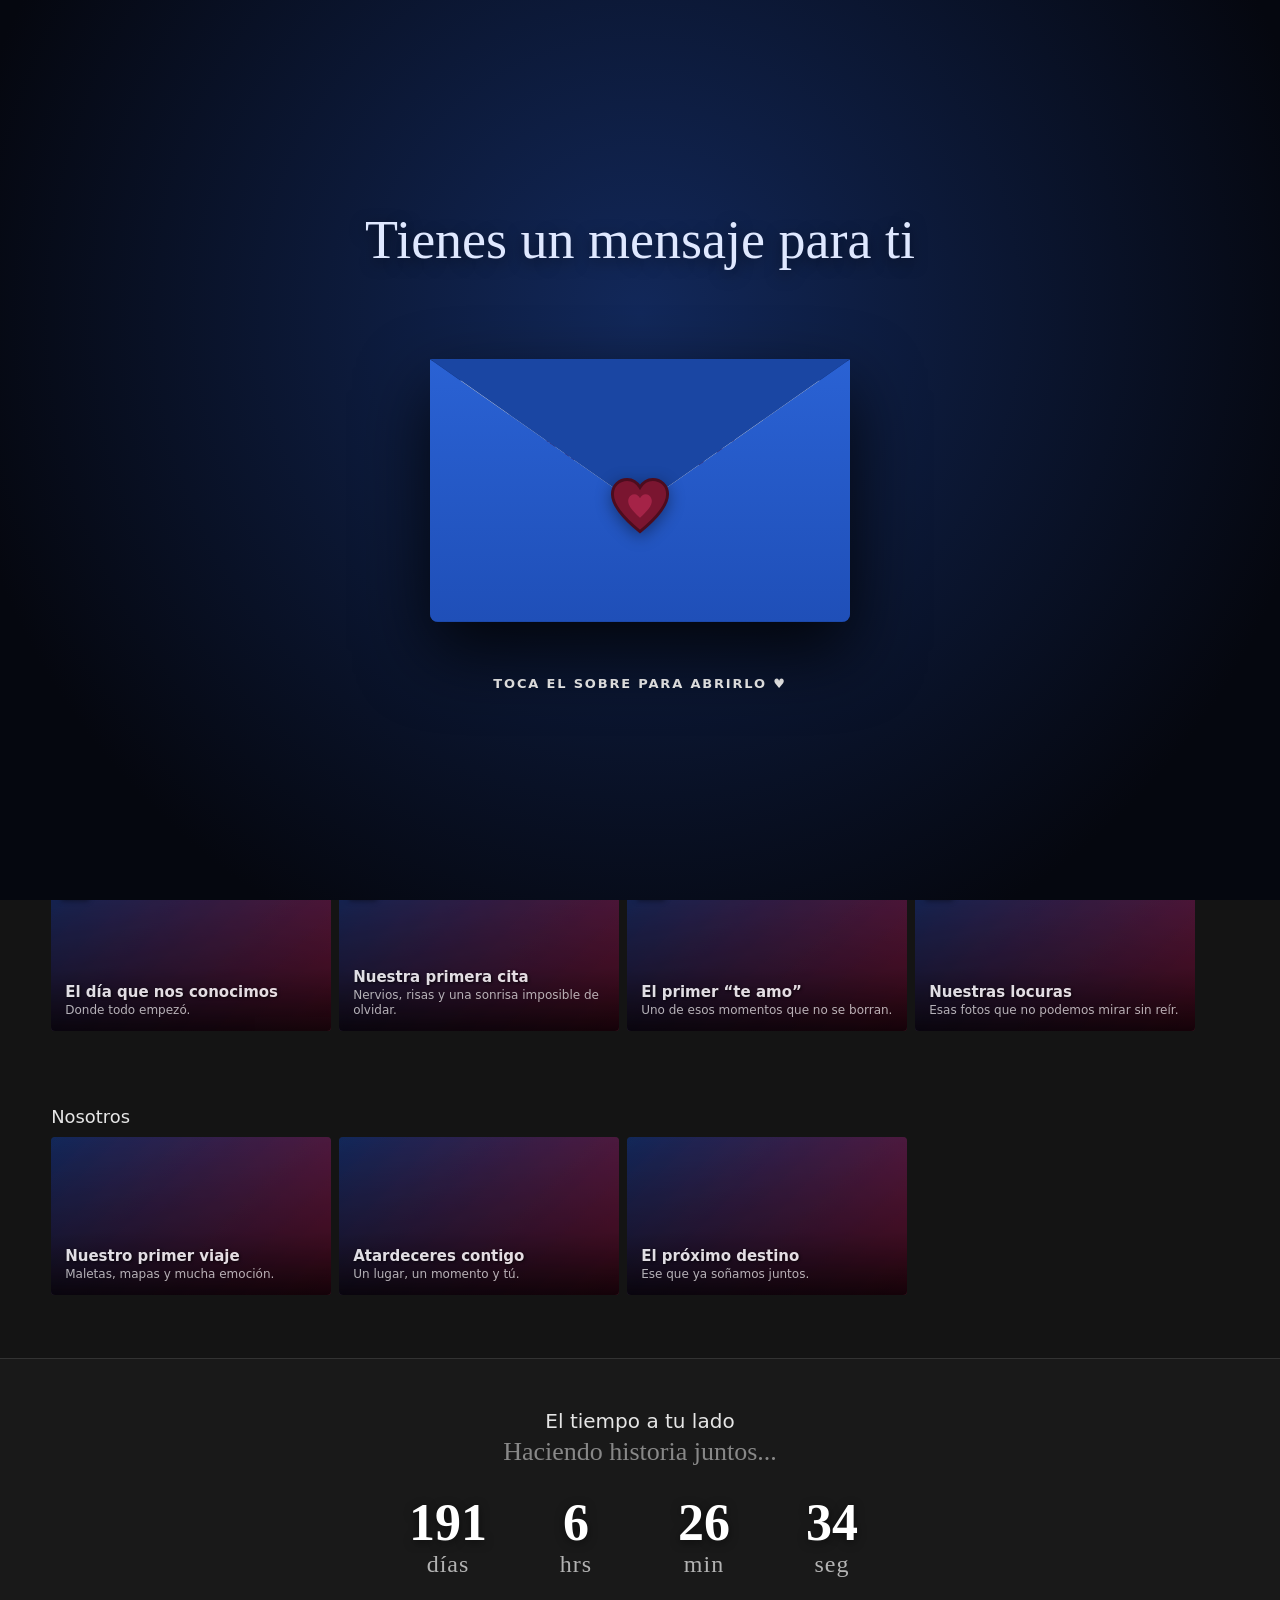
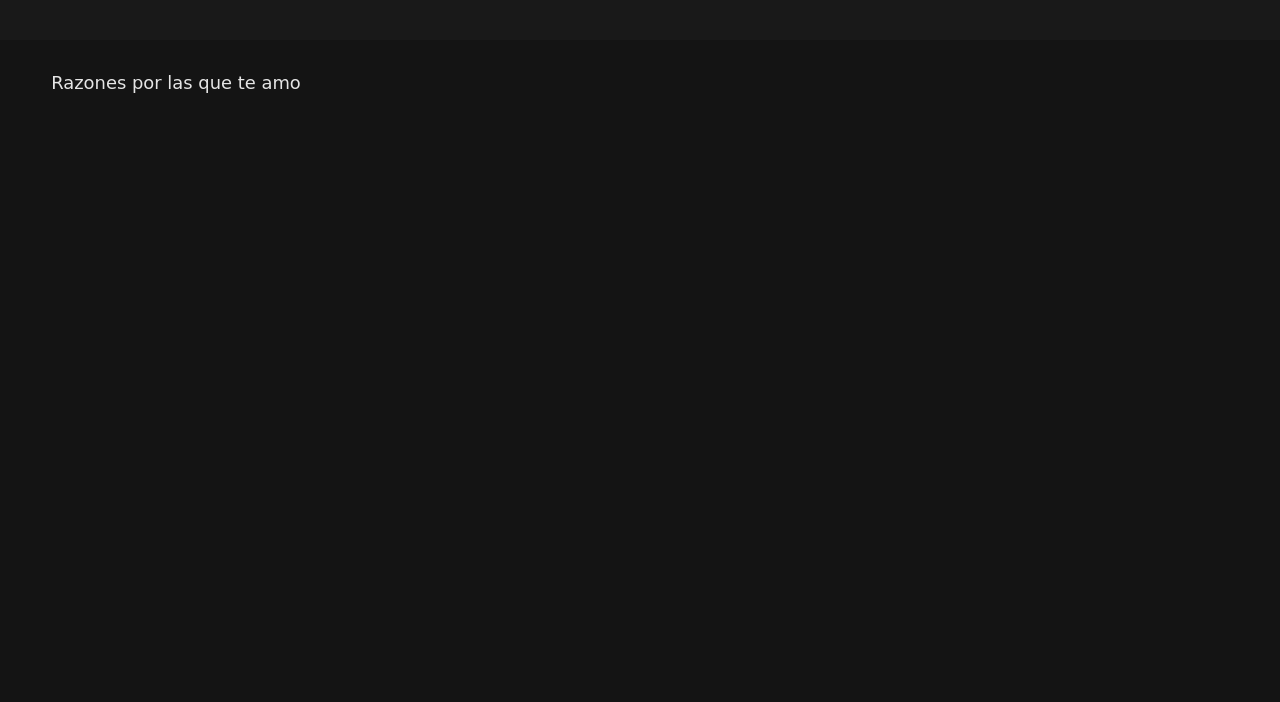
==== commit ce061e50: "Update admin.html" ====
--- a/admin.html
+++ b/admin.html
@@ -35,9 +35,7 @@
 </header>
 
 <section id="capitulos"><h2>Capítulos de nuestra historia <small>Temporada 1</small></h2><div class="row" id="r1" data-r></div></section>
-<section id="viajes"><h2>Nuestros viajes</h2><div class="row" id="r2" data-r></div></section>
-<section id="alianza"><h2>Alianza Lima <small>Tu gran pasión</small></h2><div class="row" id="r3" data-r></div></section>
-<section id="frases"><h2>Frases para ti</h2><div class="row" id="r4" data-r></div></section>
+<section id="viajes"><h2>Nosotros</h2><div class="row" id="r2" data-r></div></section>
 <section style="background:rgba(255,255,255,0.02);border-top:1px solid #333;margin-top:20px;padding-top:40px">
   <div style="text-align:center; padding:10px 4%">
     <h2 style="margin:0;font-size:20px">El tiempo a tu lado</h2>
@@ -78,7 +76,7 @@
 <!-- MODAL RECOMPENSA (Stand-up Hablando Huevadas) -->
 <div id="reward" class="ov-modal">
    <div class="reward-card">
-      <h2 class="script">¡Felicidades!</h2>
+      <h2 class="script">¡Bueeena!</h2>
       <img id="r-img" src="" alt="Regalo" style="display:none">
       <p id="r-msg"></p>
       <button class="btn" id="close-reward">Cerrar</button>
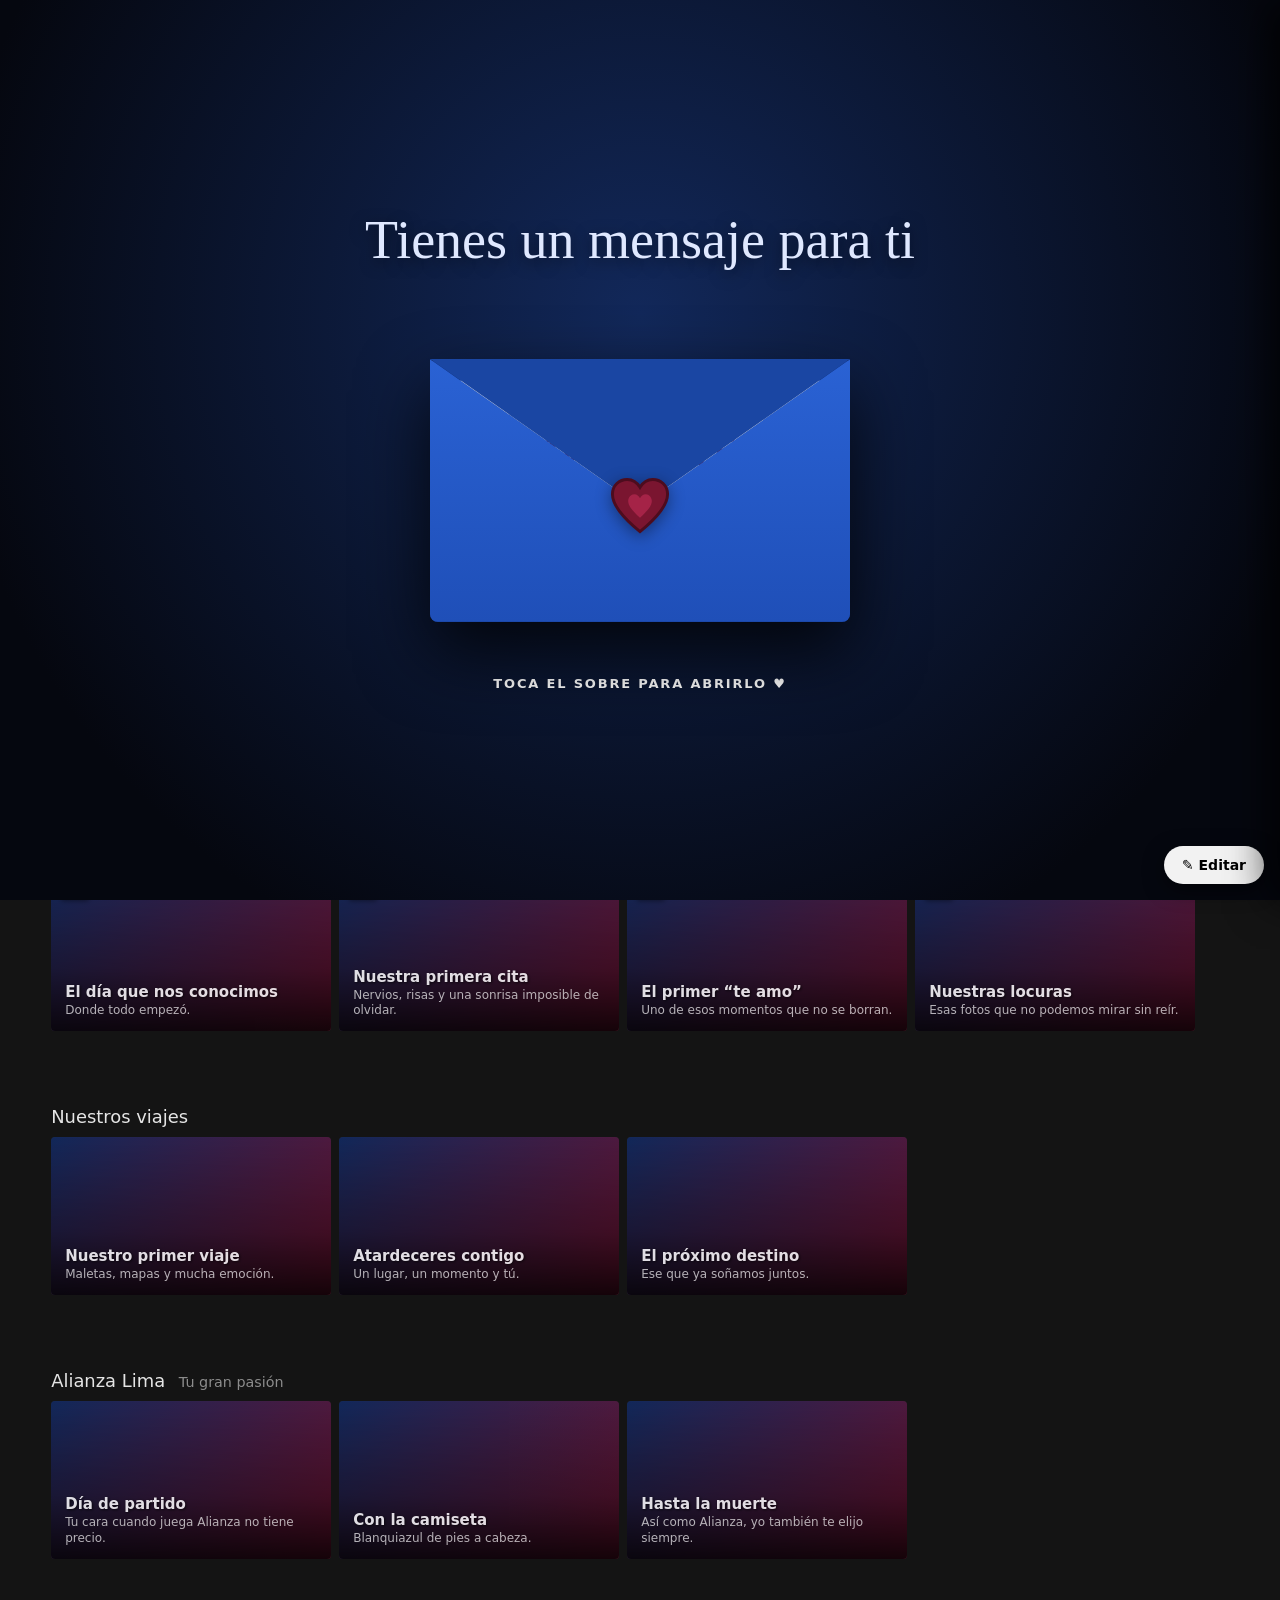
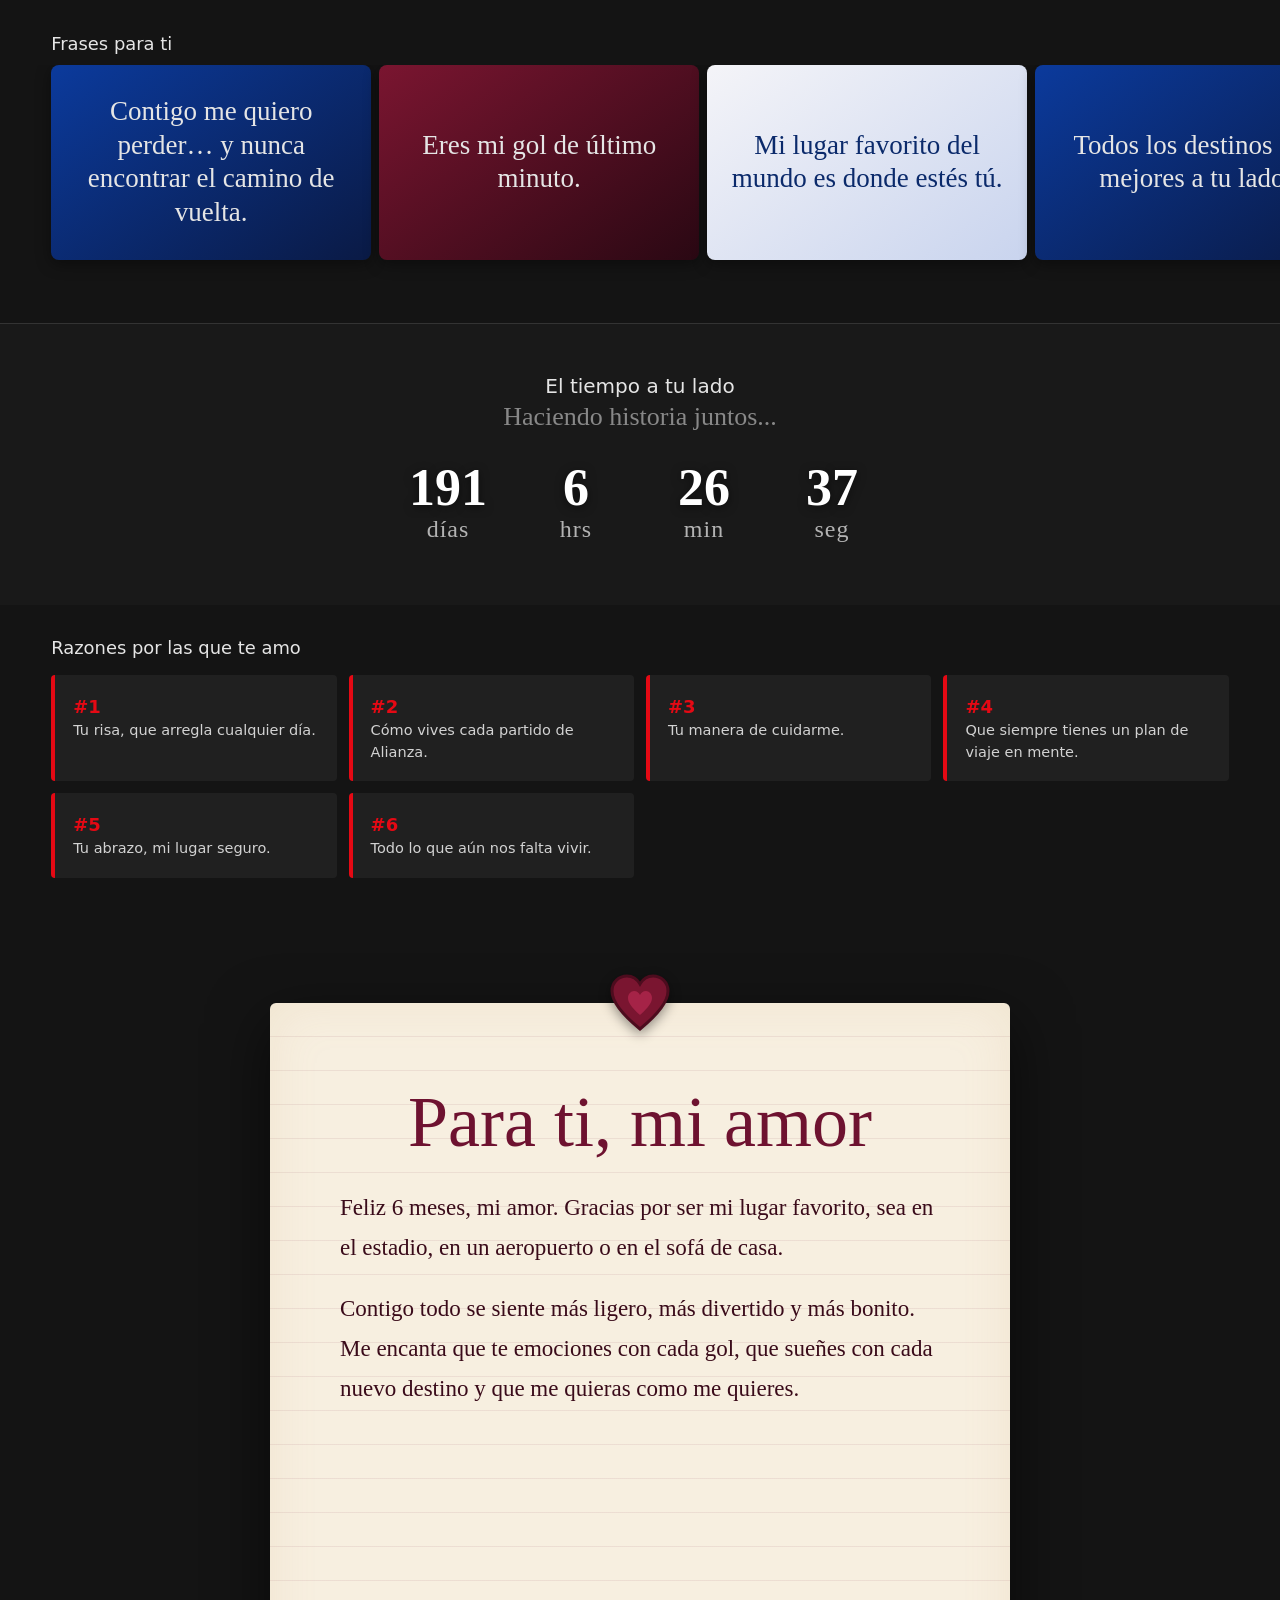
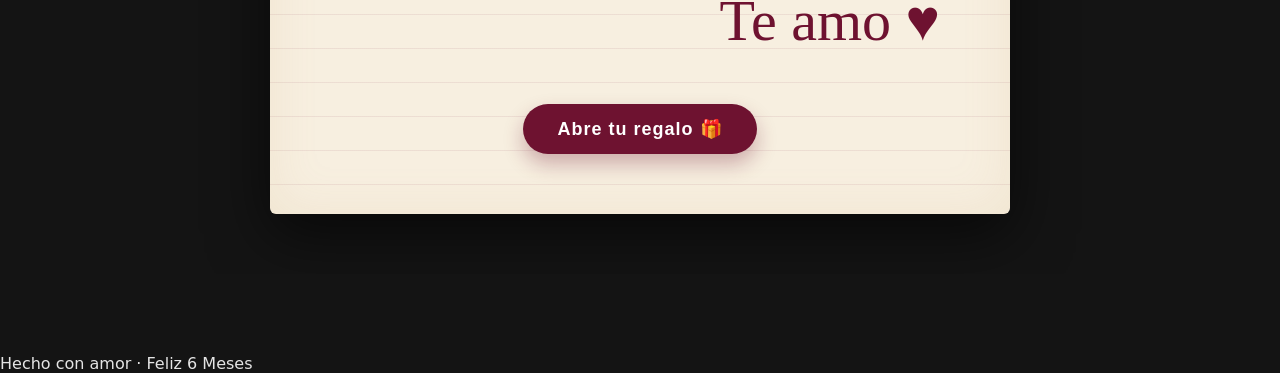
==== commit c8ffee9f: "Update admin.html" ====
--- a/admin.html
+++ b/admin.html
@@ -35,7 +35,9 @@
 </header>
 
 <section id="capitulos"><h2>Capítulos de nuestra historia <small>Temporada 1</small></h2><div class="row" id="r1" data-r></div></section>
-<section id="viajes"><h2>Nosotros</h2><div class="row" id="r2" data-r></div></section>
+<section id="viajes"><h2>Nuestros viajes</h2><div class="row" id="r2" data-r></div></section>
+<section id="alianza"><h2>Alianza Lima <small>Tu gran pasión</small></h2><div class="row" id="r3" data-r></div></section>
+<section id="frases"><h2>Frases para ti</h2><div class="row" id="r4" data-r></div></section>
 <section style="background:rgba(255,255,255,0.02);border-top:1px solid #333;margin-top:20px;padding-top:40px">
   <div style="text-align:center; padding:10px 4%">
     <h2 style="margin:0;font-size:20px">El tiempo a tu lado</h2>
@@ -57,6 +59,7 @@
     </div>
   </div>
 </section>
+<footer>Hecho con amor · Feliz 6 Meses</footer>
 
 <!-- MINIJUEGO RETRO (Con botón de cerrar) -->
 <div id="minigame" class="ov-modal">
@@ -76,7 +79,7 @@
 <!-- MODAL RECOMPENSA (Stand-up Hablando Huevadas) -->
 <div id="reward" class="ov-modal">
    <div class="reward-card">
-      <h2 class="script">¡Bueeena!</h2>
+      <h2 class="script">¡Felicidades!</h2>
       <img id="r-img" src="" alt="Regalo" style="display:none">
       <p id="r-msg"></p>
       <button class="btn" id="close-reward">Cerrar</button>
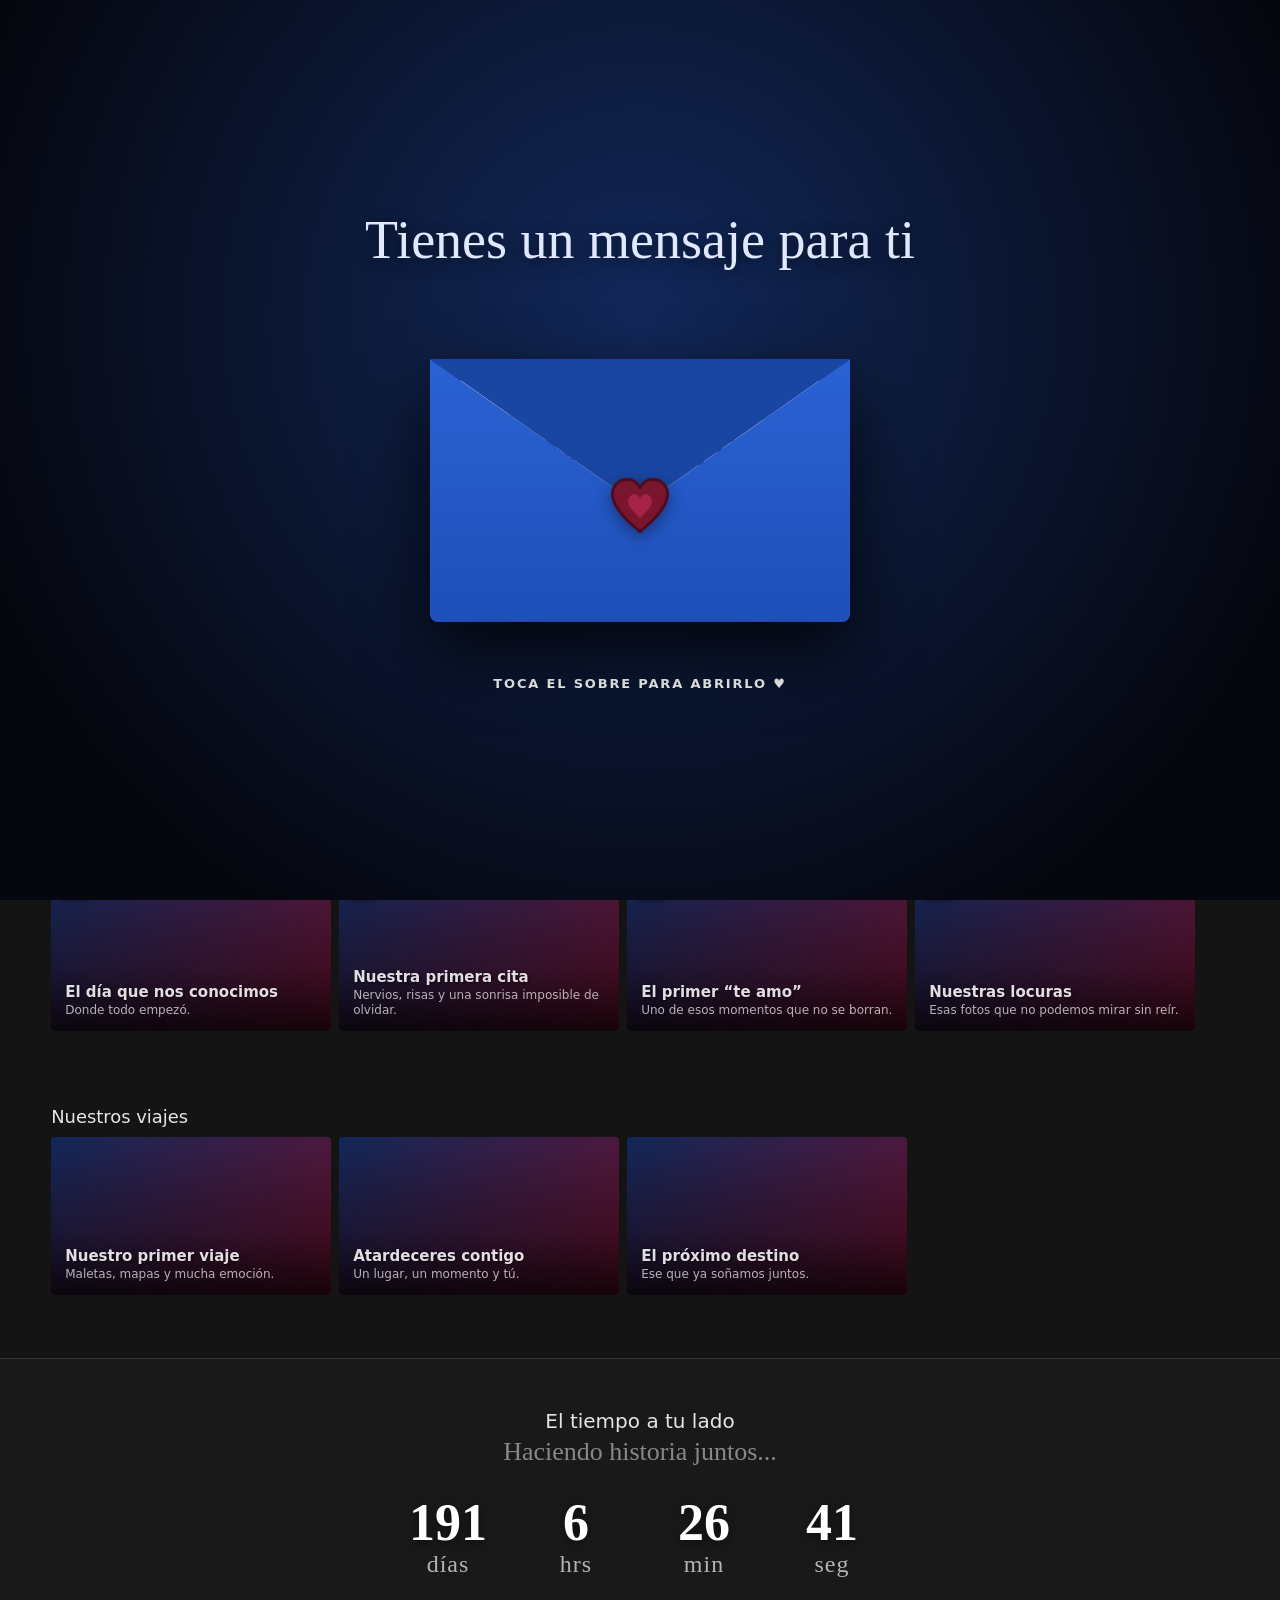
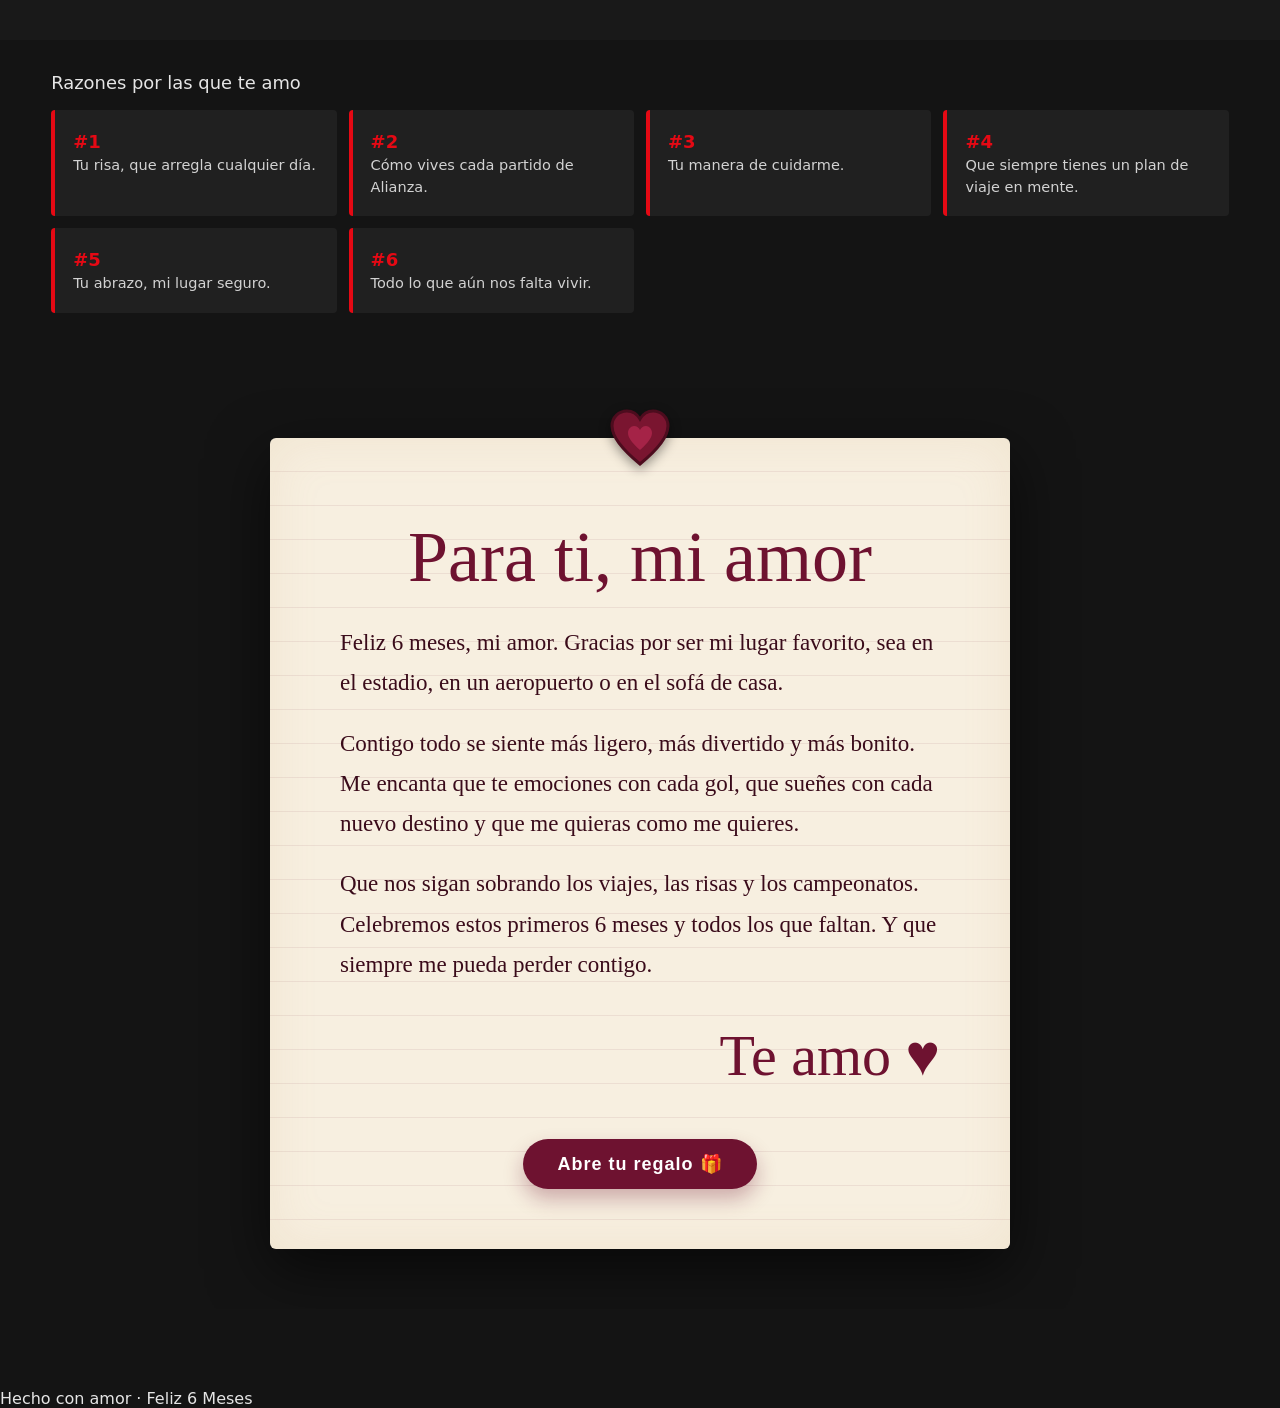
==== commit 0947bcd2: "Update admin.html" ====
--- a/admin.html
+++ b/admin.html
@@ -36,8 +36,6 @@
 
 <section id="capitulos"><h2>Capítulos de nuestra historia <small>Temporada 1</small></h2><div class="row" id="r1" data-r></div></section>
 <section id="viajes"><h2>Nuestros viajes</h2><div class="row" id="r2" data-r></div></section>
-<section id="alianza"><h2>Alianza Lima <small>Tu gran pasión</small></h2><div class="row" id="r3" data-r></div></section>
-<section id="frases"><h2>Frases para ti</h2><div class="row" id="r4" data-r></div></section>
 <section style="background:rgba(255,255,255,0.02);border-top:1px solid #333;margin-top:20px;padding-top:40px">
   <div style="text-align:center; padding:10px 4%">
     <h2 style="margin:0;font-size:20px">El tiempo a tu lado</h2>
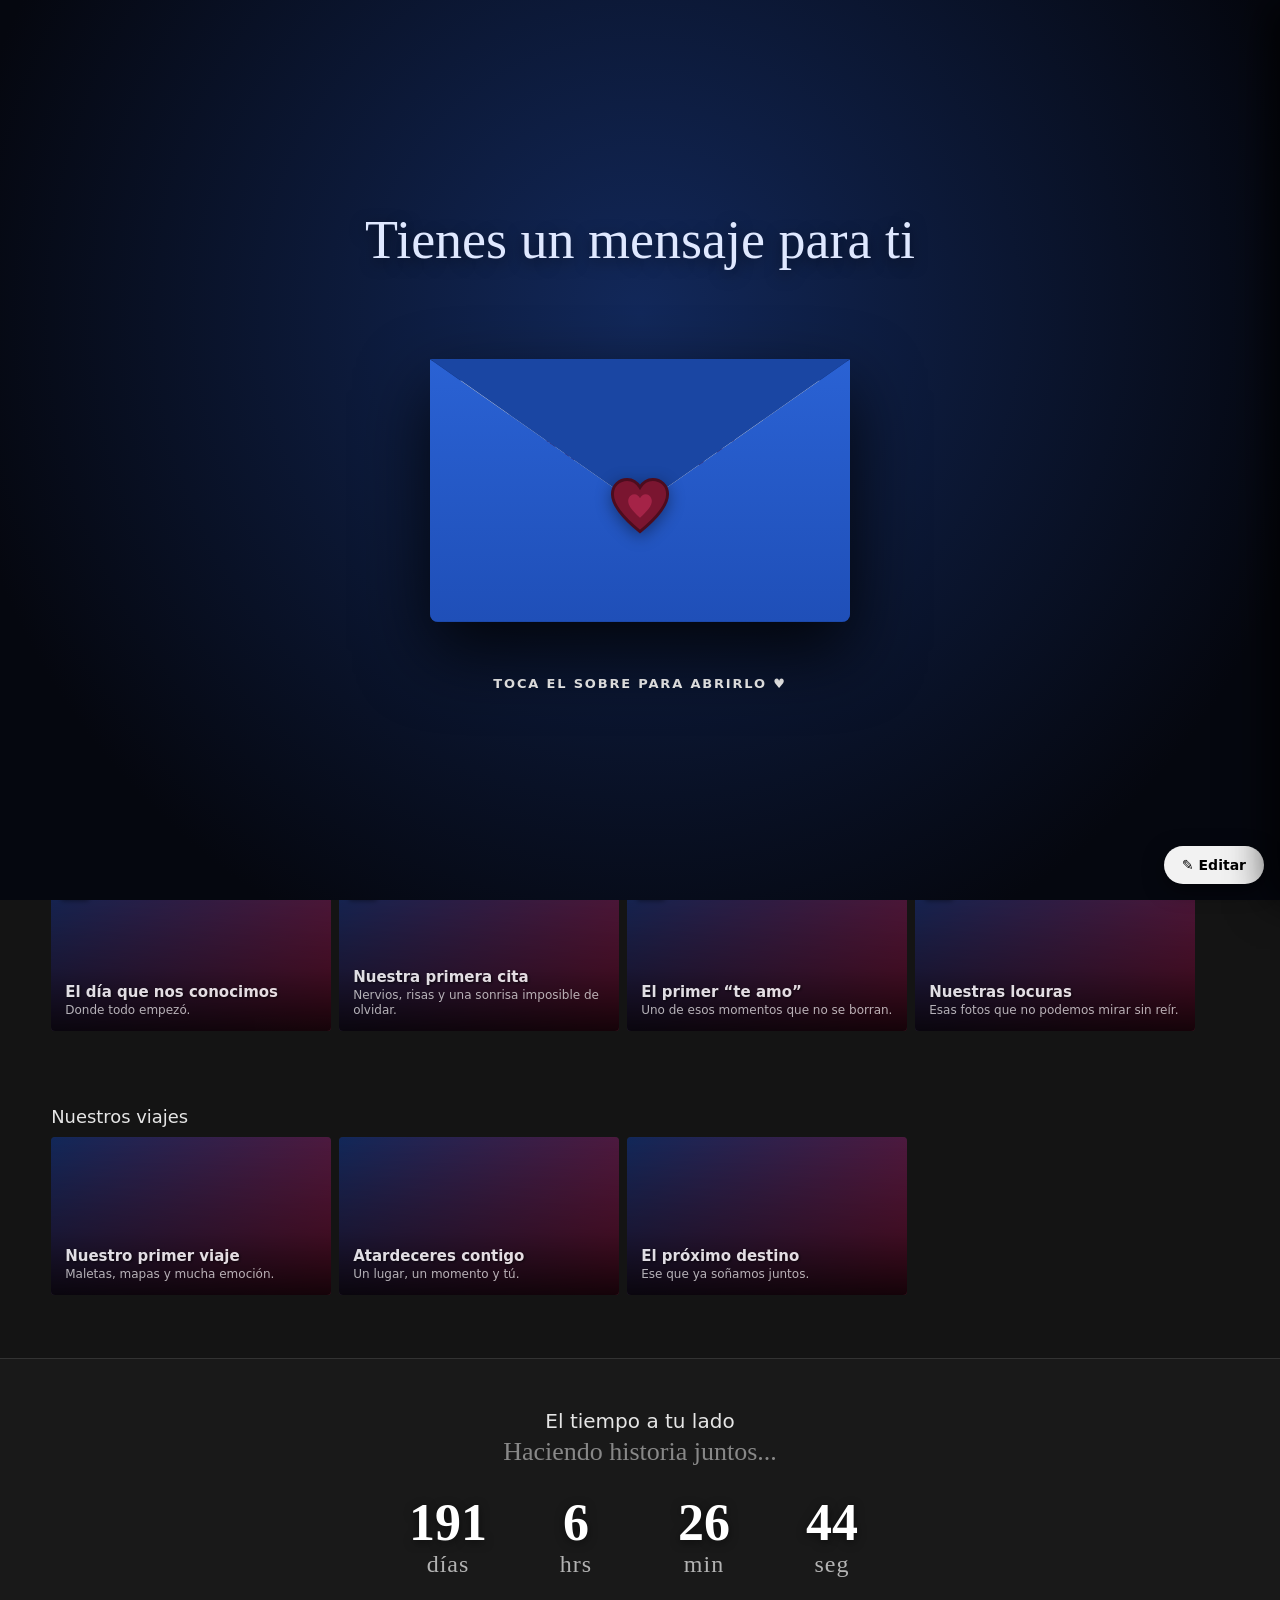
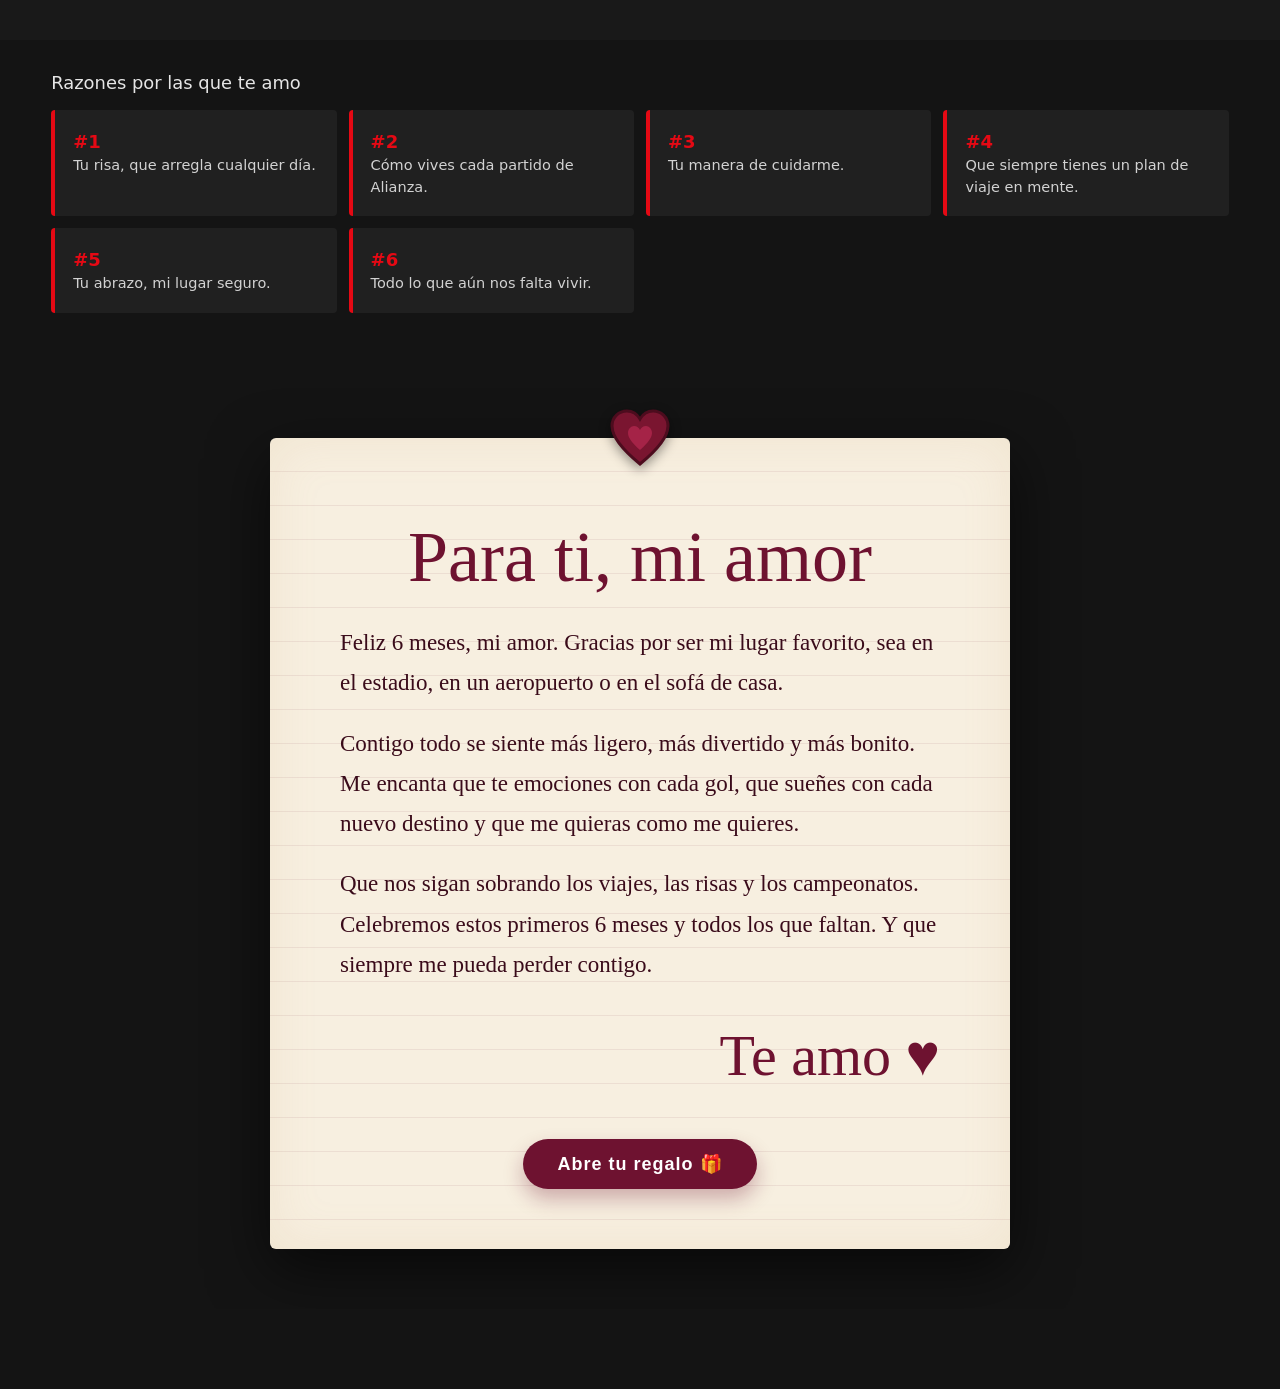
==== commit 9d8ba0a7: "Update admin.html" ====
--- a/admin.html
+++ b/admin.html
@@ -57,7 +57,6 @@
     </div>
   </div>
 </section>
-<footer>Hecho con amor · Feliz 6 Meses</footer>
 
 <!-- MINIJUEGO RETRO (Con botón de cerrar) -->
 <div id="minigame" class="ov-modal">
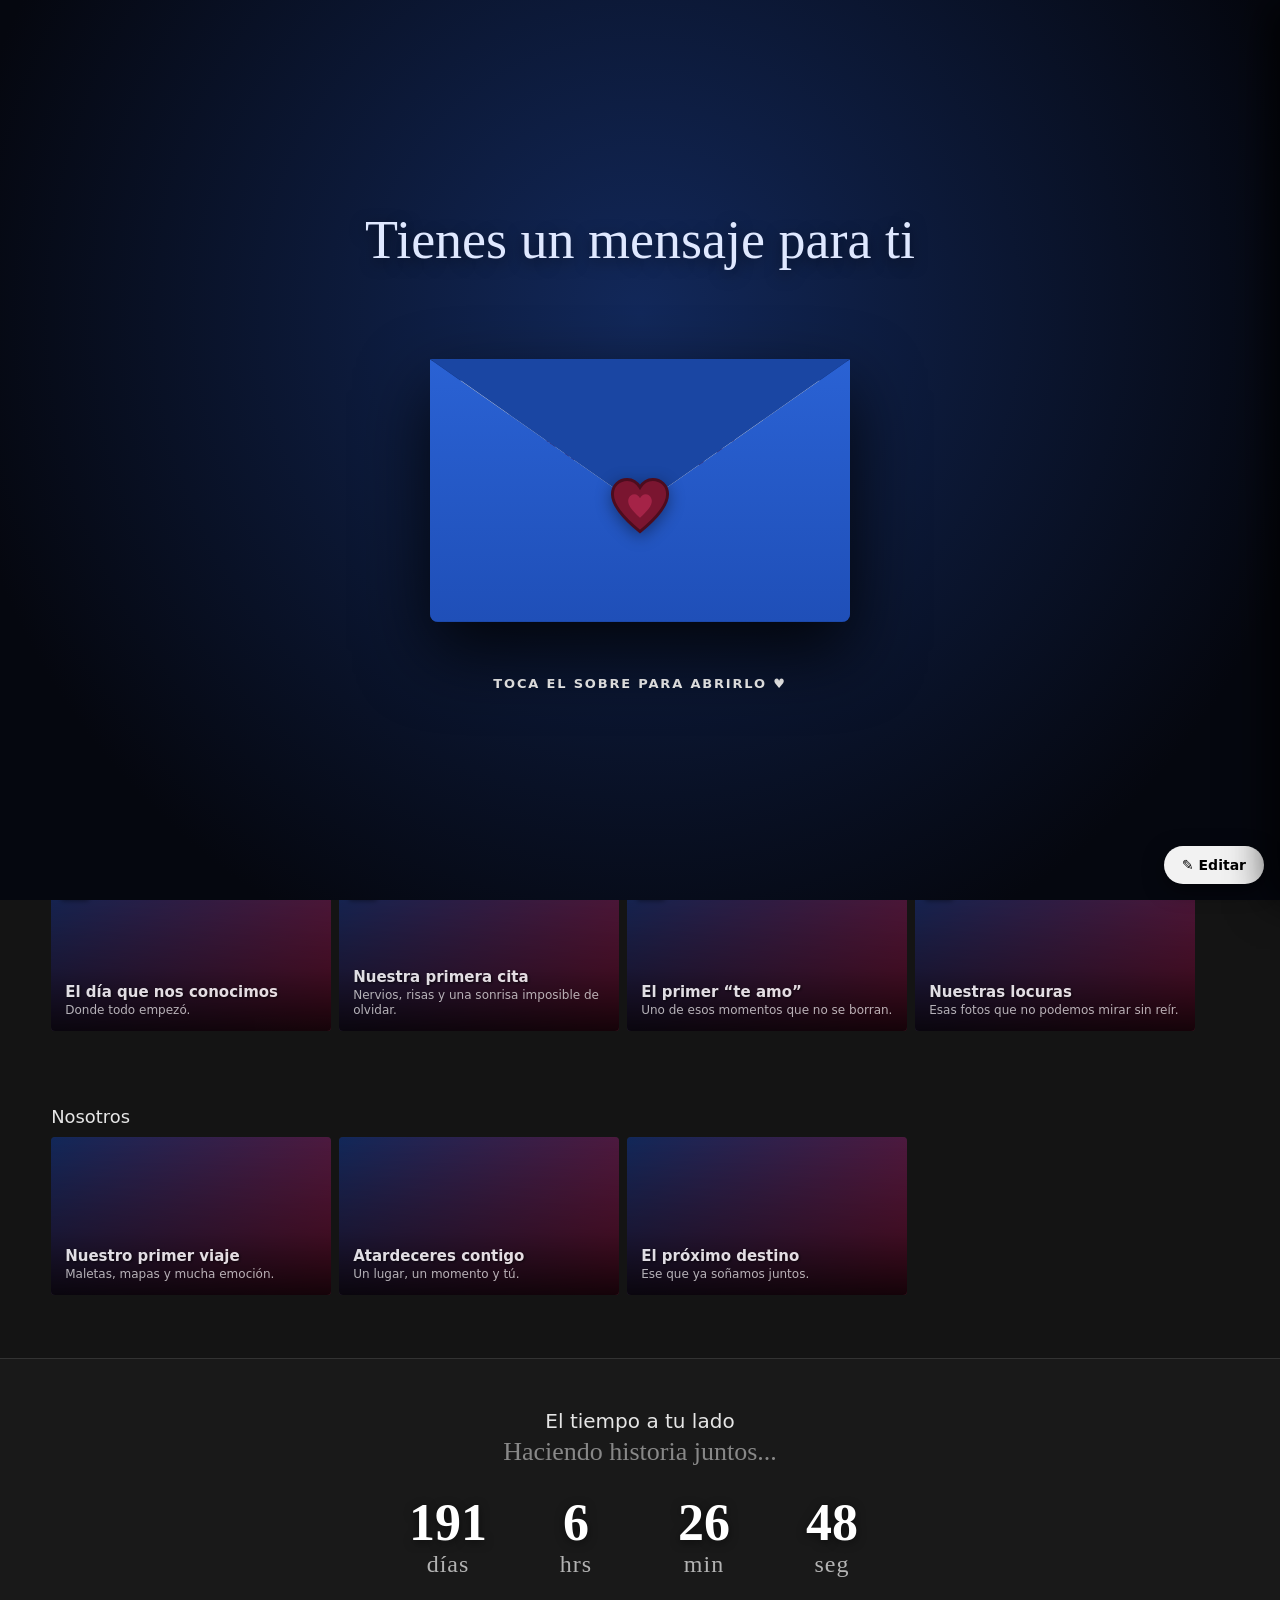
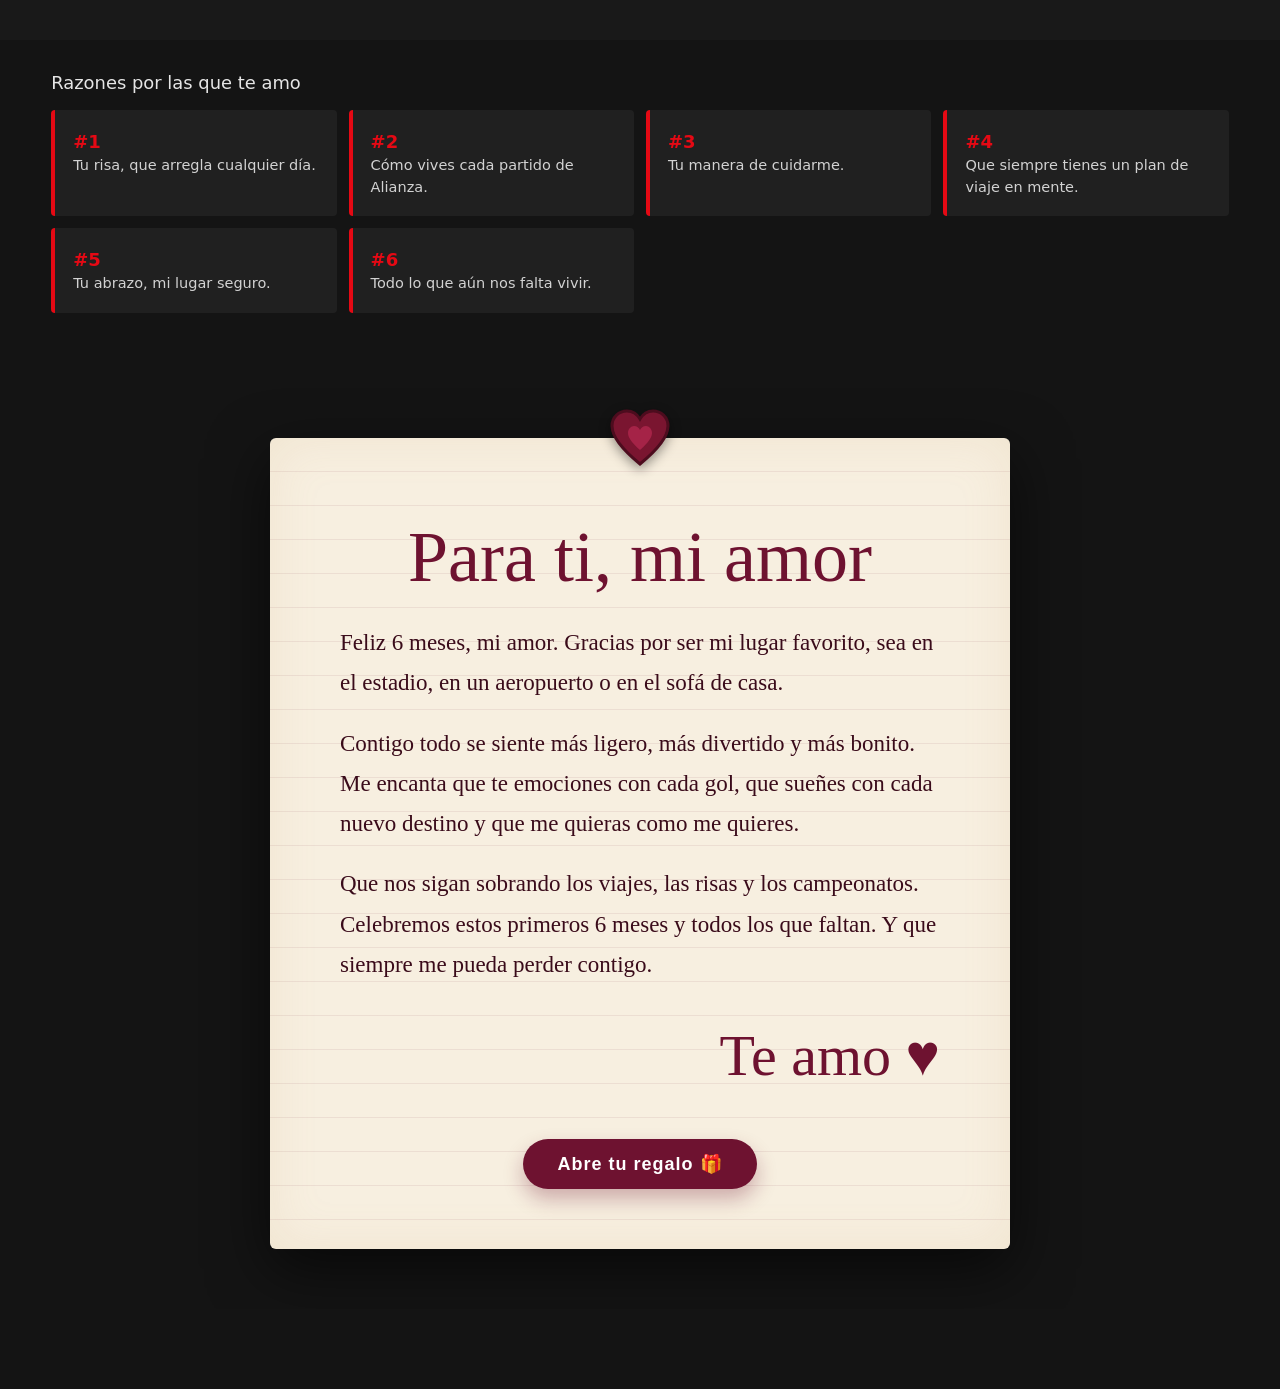
==== commit 8a1dbec8: "Update admin.html" ====
--- a/admin.html
+++ b/admin.html
@@ -35,7 +35,7 @@
 </header>
 
 <section id="capitulos"><h2>Capítulos de nuestra historia <small>Temporada 1</small></h2><div class="row" id="r1" data-r></div></section>
-<section id="viajes"><h2>Nuestros viajes</h2><div class="row" id="r2" data-r></div></section>
+<section id="viajes"><h2>Nosotros</h2><div class="row" id="r2" data-r></div></section>
 <section style="background:rgba(255,255,255,0.02);border-top:1px solid #333;margin-top:20px;padding-top:40px">
   <div style="text-align:center; padding:10px 4%">
     <h2 style="margin:0;font-size:20px">El tiempo a tu lado</h2>
@@ -76,7 +76,7 @@
 <!-- MODAL RECOMPENSA (Stand-up Hablando Huevadas) -->
 <div id="reward" class="ov-modal">
    <div class="reward-card">
-      <h2 class="script">¡Felicidades!</h2>
+      <h2 class="script">¡Bueeeeena!</h2>
       <img id="r-img" src="" alt="Regalo" style="display:none">
       <p id="r-msg"></p>
       <button class="btn" id="close-reward">Cerrar</button>
